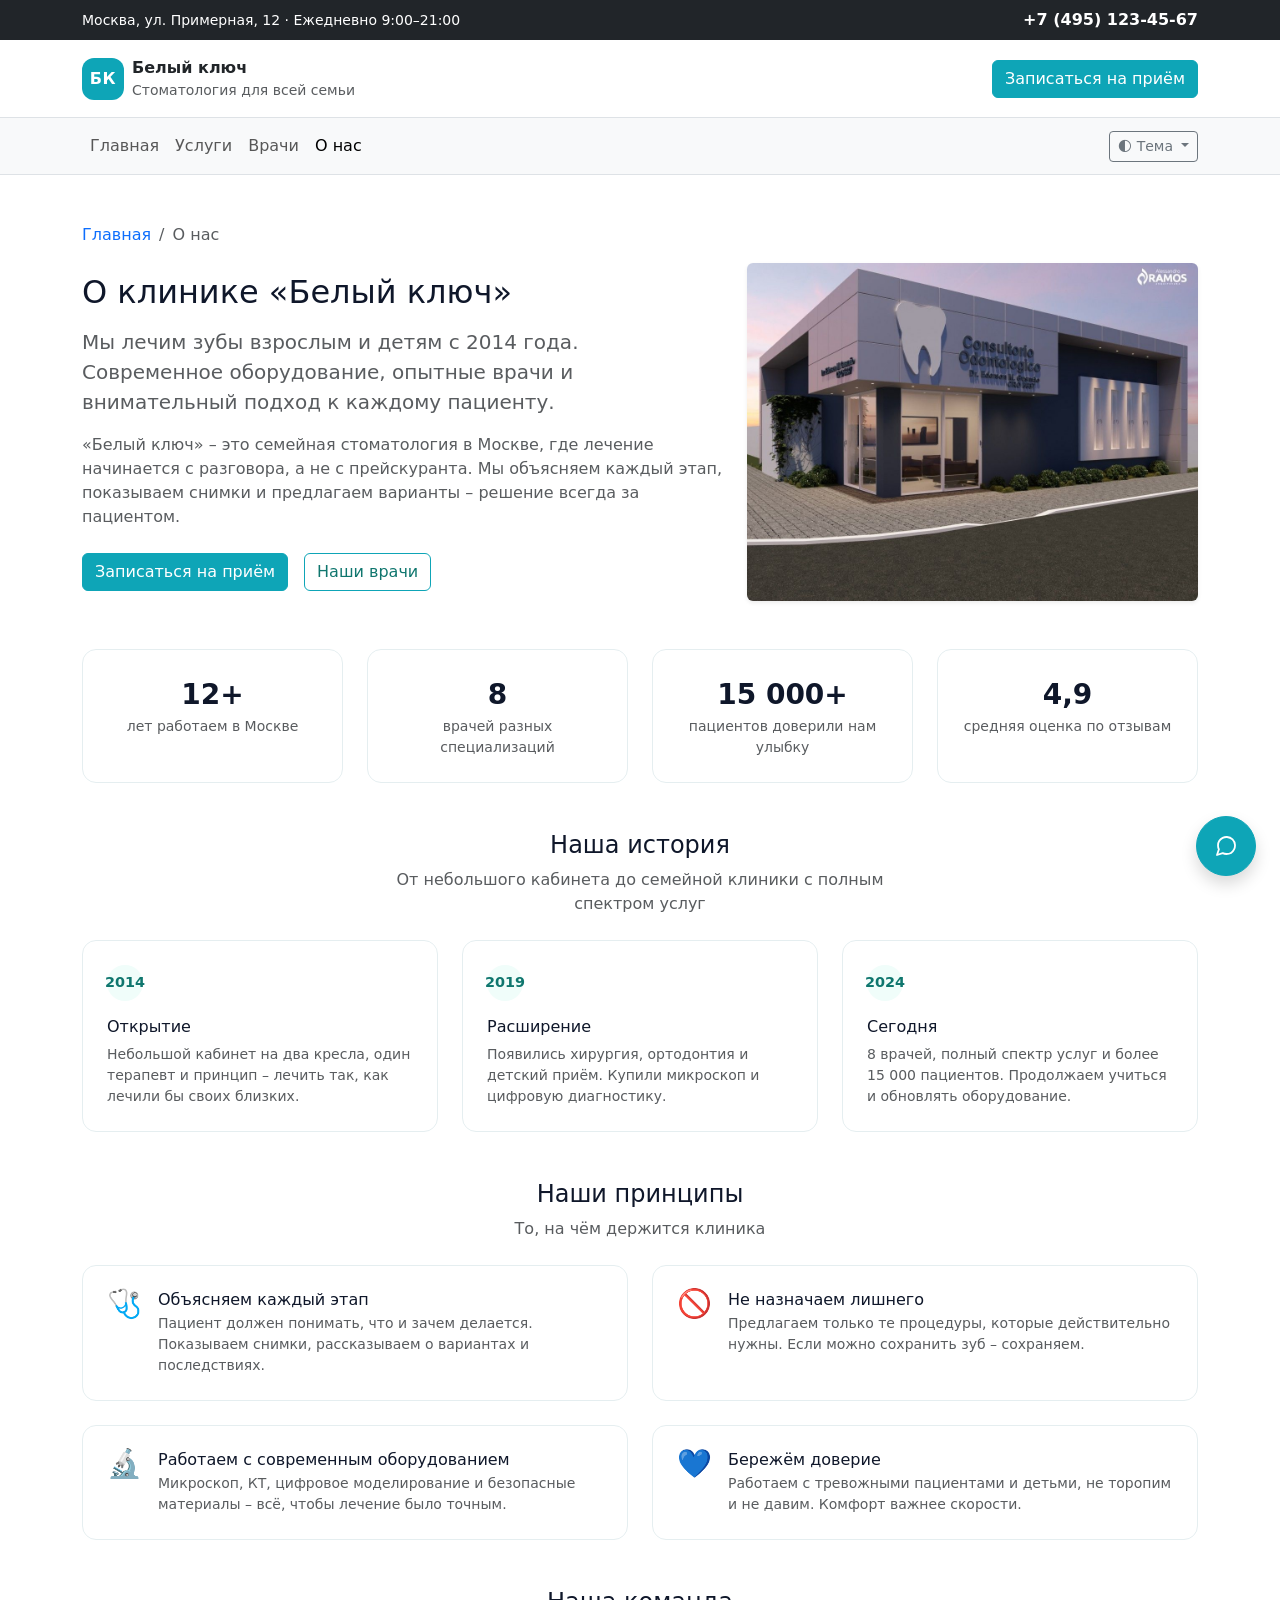
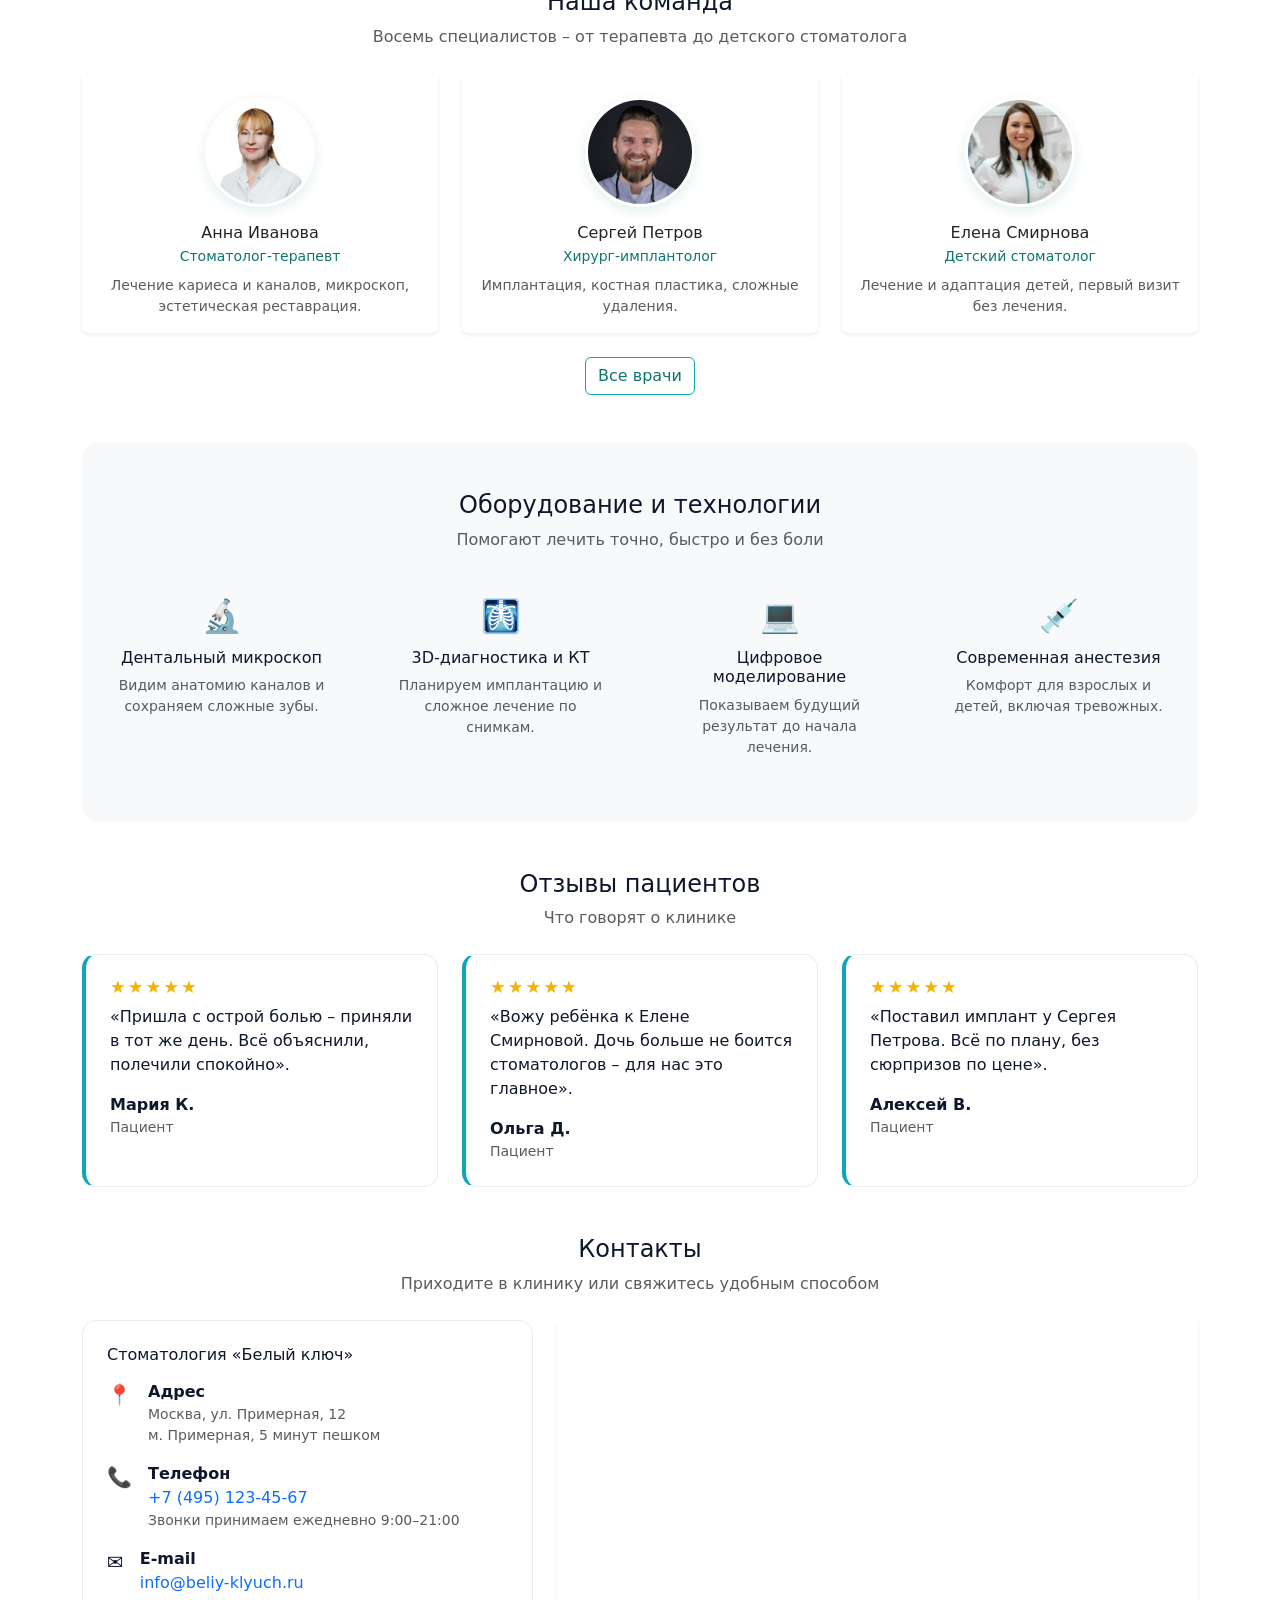
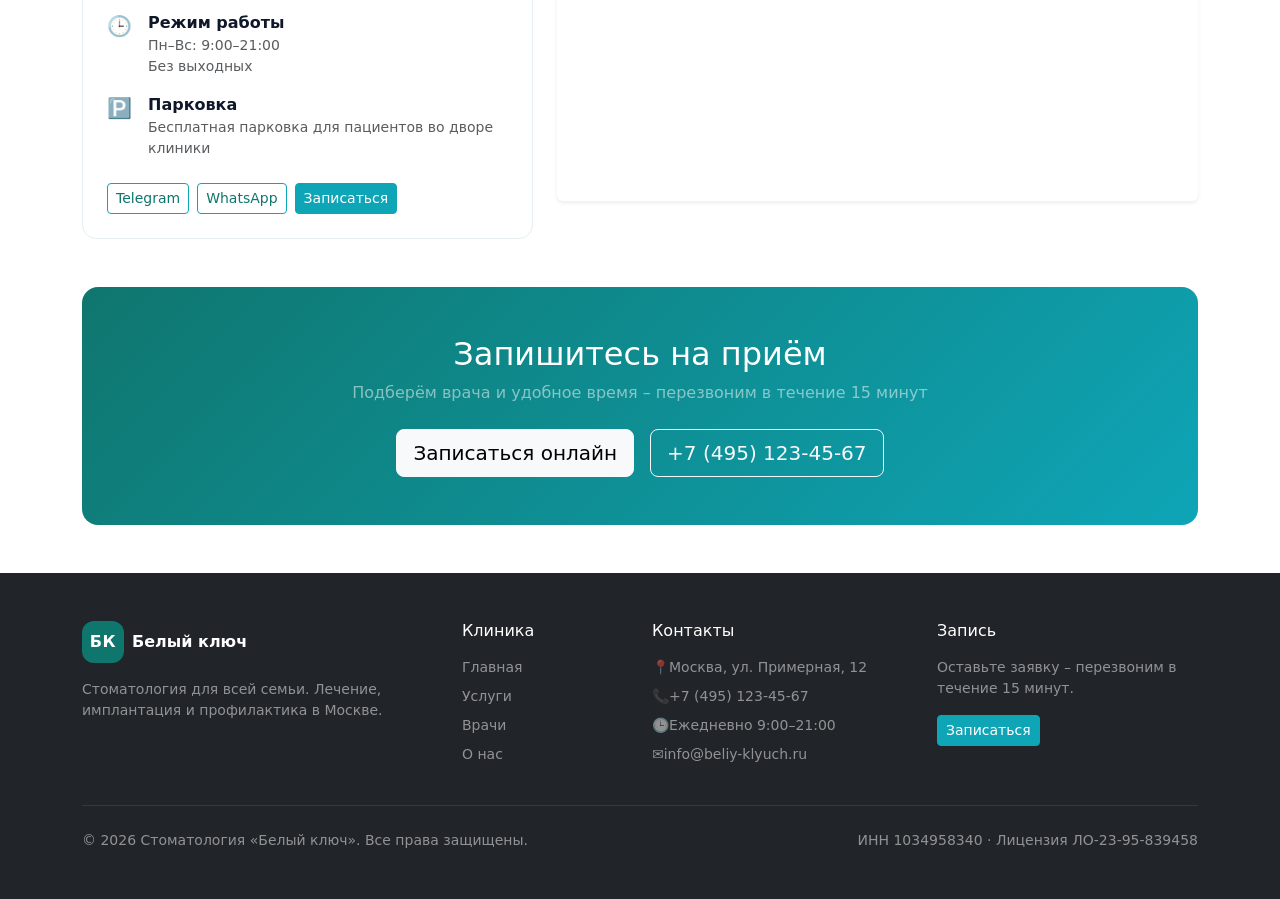
==== about.html @ 80e911e8 "Готово к кр3" ====
<!DOCTYPE html>
<html lang="ru">
<head>
  <meta charset="UTF-8">
  <meta name="viewport" content="width=device-width, initial-scale=1.0">
  <title>О клинике – Стоматология «Белый ключ»</title>
  <meta name="description" content="О стоматологии «Белый ключ»: история, принципы, команда, оборудование и подход к лечению.">
  <link href="https://cdn.jsdelivr.net/npm/bootstrap@5.3.3/dist/css/bootstrap.min.css" rel="stylesheet">
  <link rel="stylesheet" href="css/custom.css">
</head>
<body class="bg-body">

  <!-- ВЕРХНЯЯ ПАНЕЛЬ -->
  <div class="topbar bg-dark text-white py-2 d-none d-md-block">
    <div class="container">
      <div class="row align-items-center">
        <div class="col-md-6"><small>Москва, ул. Примерная, 12 · Ежедневно 9:00–21:00</small></div>
        <div class="col-md-6 text-md-end">
          <a href="tel:+74951234567" class="text-white text-decoration-none fw-semibold">+7 (495) 123-45-67</a>
        </div>
      </div>
    </div>
  </div>

  <!-- ШАПКА -->
  <header class="bg-body border-bottom py-3">
    <div class="container">
      <div class="row align-items-center">
        <div class="col-8 col-md-6">
          <a href="index.html" class="d-flex align-items-center text-decoration-none">
            <span class="brand-mark me-2">БК</span>
            <span>
              <span class="d-block fw-bold text-body">Белый ключ</span>
              <small class="text-muted d-none d-sm-block">Стоматология для всей семьи</small>
            </span>
          </a>
        </div>
        <div class="col-4 col-md-6 text-end">
          <button type="button" class="btn btn-clinic d-none d-md-inline-block"
                  data-bs-toggle="modal" data-bs-target="#feedbackModal">
            Записаться на приём
          </button>
          <button type="button" class="btn btn-clinic btn-sm d-md-none"
                  data-bs-toggle="modal" data-bs-target="#feedbackModal">
            Запись
          </button>
        </div>
      </div>
    </div>
  </header>

  <!-- НАВИГАЦИЯ -->
  <nav class="navbar navbar-expand-lg bg-body-tertiary border-bottom sticky-top">
    <div class="container">
      <button class="navbar-toggler" type="button" data-bs-toggle="collapse" data-bs-target="#mainNavbar"
              aria-controls="mainNavbar" aria-expanded="false" aria-label="Переключить навигацию">
        <span class="navbar-toggler-icon"></span>
      </button>
      <div class="collapse navbar-collapse" id="mainNavbar">
        <ul class="navbar-nav me-auto">
          <li class="nav-item"><a class="nav-link" href="index.html">Главная</a></li>
          <li class="nav-item"><a class="nav-link" href="catalog.html">Услуги</a></li>
          <li class="nav-item"><a class="nav-link" href="doctors.html">Врачи</a></li>
          <li class="nav-item"><a class="nav-link active" aria-current="page" href="about.html">О нас</a></li>
        </ul>
        <a href="tel:+74951234567" class="btn btn-outline-clinic btn-sm d-lg-none mt-2">Позвонить: +7 (495) 123-45-67</a>
      </div>
      <!-- Переключатель темы -->
        <div class="dropdown">
        <button class="btn btn-outline-secondary btn-sm dropdown-toggle" type="button"
                id="themeDropdown" data-bs-toggle="dropdown" aria-expanded="false">
            🌓 Тема
        </button>
        <ul class="dropdown-menu dropdown-menu-end" aria-labelledby="themeDropdown">
            <li><button class="dropdown-item" type="button" data-set-theme="light">☀️ Светлая</button></li>
            <li><button class="dropdown-item" type="button" data-set-theme="dark">🌙 Тёмная</button></li>
            <li><button class="dropdown-item" type="button" data-set-theme="auto">💻 Как в системе</button></li>
        </ul>
        </div>
    </div>
  </nav>

  <main class="container my-5">

    <!-- Хлебные крошки -->
    <nav aria-label="breadcrumb" class="mb-3">
      <ol class="breadcrumb mb-0">
        <li class="breadcrumb-item"><a href="index.html" class="text-decoration-none">Главная</a></li>
        <li class="breadcrumb-item active" aria-current="page">О нас</li>
      </ol>
    </nav>

    <!-- Hero -->
    <div class="row align-items-center g-4 mb-5">
      <div class="col-12 col-lg-7">
        <h1 class="h2 mb-3">О клинике «Белый ключ»</h1>
        <p class="lead text-muted mb-3">
          Мы лечим зубы взрослым и детям с 2014 года. Современное оборудование,
          опытные врачи и внимательный подход к каждому пациенту.
        </p>
        <p class="text-muted mb-4">
          «Белый ключ» – это семейная стоматология в Москве, где лечение начинается
          с разговора, а не с прейскуранта. Мы объясняем каждый этап, показываем
          снимки и предлагаем варианты – решение всегда за пациентом.
        </p>
        <div class="d-flex gap-3 flex-wrap">
          <button type="button" class="btn btn-clinic"
                  data-bs-toggle="modal" data-bs-target="#feedbackModal">
            Записаться на приём
          </button>
          <a href="doctors.html" class="btn btn-outline-clinic">Наши врачи</a>
        </div>
      </div>
      <div class="col-12 col-lg-5">
        <img src="images/hero-clinic.jpg" alt="Клиника «Белый ключ»"
             class="img-fluid rounded shadow-sm w-100 hero-img"
             onerror="this.style.display='none'; this.nextElementSibling.style.display='flex';">
        <div class="placeholder-box rounded shadow-sm align-items-center justify-content-center" style="display:none;">
          <span class="text-muted">Фото клиники</span>
        </div>
      </div>
    </div>

    <!-- Цифры -->
    <div class="row g-4 mb-5">
    <div class="col-6 col-md-3 reveal">
        <div class="feature-card p-4 h-100 text-center">
        <div class="fw-bold fs-3 count" data-count="12" data-suffix="+">0</div>
        <p class="text-muted small mb-0">лет работаем в Москве</p>
        </div>
    </div>
    <div class="col-6 col-md-3 reveal reveal-delay-1">
        <div class="feature-card p-4 h-100 text-center">
        <div class="fw-bold fs-3 count" data-count="8">0</div>
        <p class="text-muted small mb-0">врачей разных специализаций</p>
        </div>
    </div>
    <div class="col-6 col-md-3 reveal reveal-delay-2">
        <div class="feature-card p-4 h-100 text-center">
        <div class="fw-bold fs-3 count" data-count="15000" data-suffix="+">0</div>
        <p class="text-muted small mb-0">пациентов доверили нам улыбку</p>
        </div>
    </div>
    <div class="col-6 col-md-3 reveal reveal-delay-3">
        <div class="feature-card p-4 h-100 text-center">
        <div class="fw-bold fs-3 count" data-count="4.9" data-decimals="1">0,0</div>
        <p class="text-muted small mb-0">средняя оценка по отзывам</p>
        </div>
    </div>
    </div>

    <!-- История -->
    <section class="mb-5">
    <div class="text-center mb-4 reveal">
        <h2 class="h4 mb-2">Наша история</h2>
        <p class="text-muted mb-0 mx-auto" style="max-width: 560px;">
        От небольшого кабинета до семейной клиники с полным спектром услуг
        </p>
    </div>

    <div class="row g-4">
        <div class="col-12 col-md-4 reveal">
        <div class="feature-card p-4 h-100">
            <div class="feature-step mb-3">2014</div>
            <h3 class="h6">Открытие</h3>
            <p class="text-muted small mb-0">
            Небольшой кабинет на два кресла, один терапевт и принцип –
            лечить так, как лечили бы своих близких.
            </p>
        </div>
        </div>
        <div class="col-12 col-md-4 reveal reveal-delay-1">
        <div class="feature-card p-4 h-100">
            <div class="feature-step mb-3">2019</div>
            <h3 class="h6">Расширение</h3>
            <p class="text-muted small mb-0">
            Появились хирургия, ортодонтия и детский приём. Купили микроскоп
            и цифровую диагностику.
            </p>
        </div>
        </div>
        <div class="col-12 col-md-4 reveal reveal-delay-2">
        <div class="feature-card p-4 h-100">
            <div class="feature-step mb-3">2024</div>
            <h3 class="h6">Сегодня</h3>
            <p class="text-muted small mb-0">
            8 врачей, полный спектр услуг и более 15 000 пациентов.
            Продолжаем учиться и обновлять оборудование.
            </p>
        </div>
        </div>
    </div>
    </section>

    <!-- Принципы -->
    <section class="mb-5">
    <div class="text-center mb-4 reveal">
        <h2 class="h4 mb-2">Наши принципы</h2>
        <p class="text-muted mb-0 mx-auto" style="max-width: 560px;">
        То, на чём держится клиника
        </p>
    </div>

    <div class="row g-4">
        <div class="col-12 col-md-6 reveal">
        <div class="feature-card p-4 h-100 d-flex gap-3">
            <div class="feature-icon">🩺</div>
            <div>
            <h3 class="h6 mb-1">Объясняем каждый этап</h3>
            <p class="text-muted small mb-0">
                Пациент должен понимать, что и зачем делается. Показываем снимки,
                рассказываем о вариантах и последствиях.
            </p>
            </div>
        </div>
        </div>
        <div class="col-12 col-md-6 reveal reveal-delay-1">
        <div class="feature-card p-4 h-100 d-flex gap-3">
            <div class="feature-icon">🚫</div>
            <div>
            <h3 class="h6 mb-1">Не назначаем лишнего</h3>
            <p class="text-muted small mb-0">
                Предлагаем только те процедуры, которые действительно нужны.
                Если можно сохранить зуб – сохраняем.
            </p>
            </div>
        </div>
        </div>
        <div class="col-12 col-md-6 reveal">
        <div class="feature-card p-4 h-100 d-flex gap-3">
            <div class="feature-icon">🔬</div>
            <div>
            <h3 class="h6 mb-1">Работаем с современным оборудованием</h3>
            <p class="text-muted small mb-0">
                Микроскоп, КТ, цифровое моделирование и безопасные материалы –
                всё, чтобы лечение было точным.
            </p>
            </div>
        </div>
        </div>
        <div class="col-12 col-md-6 reveal reveal-delay-1">
        <div class="feature-card p-4 h-100 d-flex gap-3">
            <div class="feature-icon">💙</div>
            <div>
            <h3 class="h6 mb-1">Бережём доверие</h3>
            <p class="text-muted small mb-0">
                Работаем с тревожными пациентами и детьми, не торопим
                и не давим. Комфорт важнее скорости.
            </p>
            </div>
        </div>
        </div>
    </div>
    </section>

    <!-- Команда -->
    <section class="mb-5">
      <div class="text-center mb-4">
        <h2 class="h4 mb-2">Наша команда</h2>
        <p class="text-muted mb-0 mx-auto" style="max-width: 560px;">
          Восемь специалистов – от терапевта до детского стоматолога
        </p>
      </div>

      <div class="row g-4">
        <div class="col-12 col-md-4">
          <div class="card doctor-card h-100 border-0 shadow-sm text-center">
            <img src="images/doctor-1.jpg" alt="Анна Иванова – стоматолог-терапевт"
                 class="doctor-photo mt-4 mx-auto" onerror="this.style.display='none'">
            <div class="card-body">
              <h3 class="h6 mb-1">Анна Иванова</h3>
              <p class="text-clinic small mb-2">Стоматолог-терапевт</p>
              <p class="text-muted small mb-0">Лечение кариеса и каналов, микроскоп, эстетическая реставрация.</p>
            </div>
          </div>
        </div>
        <div class="col-12 col-md-4">
          <div class="card doctor-card h-100 border-0 shadow-sm text-center">
            <img src="images/doctor-2.jpg" alt="Сергей Петров – хирург-имплантолог"
                 class="doctor-photo mt-4 mx-auto" onerror="this.style.display='none'">
            <div class="card-body">
              <h3 class="h6 mb-1">Сергей Петров</h3>
              <p class="text-clinic small mb-2">Хирург-имплантолог</p>
              <p class="text-muted small mb-0">Имплантация, костная пластика, сложные удаления.</p>
            </div>
          </div>
        </div>
        <div class="col-12 col-md-4">
          <div class="card doctor-card h-100 border-0 shadow-sm text-center">
            <img src="images/doctor-3.jpg" alt="Елена Смирнова – детский стоматолог"
                 class="doctor-photo mt-4 mx-auto" onerror="this.style.display='none'">
            <div class="card-body">
              <h3 class="h6 mb-1">Елена Смирнова</h3>
              <p class="text-clinic small mb-2">Детский стоматолог</p>
              <p class="text-muted small mb-0">Лечение и адаптация детей, первый визит без лечения.</p>
            </div>
          </div>
        </div>
      </div>

      <div class="text-center mt-4">
        <a href="doctors.html" class="btn btn-outline-clinic">Все врачи</a>
      </div>
    </section>

    <!-- Оборудование -->
    <section class="bg-body-tertiary py-5 my-5 rounded-4">
      <div class="container">
        <div class="text-center mb-4">
          <h2 class="h4 mb-2">Оборудование и технологии</h2>
          <p class="text-muted mb-0 mx-auto" style="max-width: 560px;">
            Помогают лечить точно, быстро и без боли
          </p>
        </div>

        <div class="row g-4">
          <div class="col-12 col-md-6 col-lg-3">
            <div class="p-3 text-center">
              <div class="fs-2 mb-2">🔬</div>
              <h3 class="h6">Дентальный микроскоп</h3>
              <p class="text-muted small mb-0">Видим анатомию каналов и сохраняем сложные зубы.</p>
            </div>
          </div>
          <div class="col-12 col-md-6 col-lg-3">
            <div class="p-3 text-center">
              <div class="fs-2 mb-2">🩻</div>
              <h3 class="h6">3D-диагностика и КТ</h3>
              <p class="text-muted small mb-0">Планируем имплантацию и сложное лечение по снимкам.</p>
            </div>
          </div>
          <div class="col-12 col-md-6 col-lg-3">
            <div class="p-3 text-center">
              <div class="fs-2 mb-2">💻</div>
              <h3 class="h6">Цифровое моделирование</h3>
              <p class="text-muted small mb-0">Показываем будущий результат до начала лечения.</p>
            </div>
          </div>
          <div class="col-12 col-md-6 col-lg-3">
            <div class="p-3 text-center">
              <div class="fs-2 mb-2">💉</div>
              <h3 class="h6">Современная анестезия</h3>
              <p class="text-muted small mb-0">Комфорт для взрослых и детей, включая тревожных.</p>
            </div>
          </div>
        </div>
      </div>
    </section>

    <!-- Отзывы -->
    <section class="mb-5">
      <div class="text-center mb-4">
        <h2 class="h4 mb-2">Отзывы пациентов</h2>
        <p class="text-muted mb-0 mx-auto" style="max-width: 560px;">
          Что говорят о клинике
        </p>
      </div>

      <div class="row g-4">
        <div class="col-12 col-md-4">
          <div class="review-card p-4 h-100">
            <div class="review-stars mb-2" aria-label="Оценка 5 из 5">★★★★★</div>
            <p class="mb-3">«Пришла с острой болью – приняли в тот же день. Всё объяснили, полечили спокойно».</p>
            <div class="fw-semibold">Мария К.</div>
            <small class="text-muted">Пациент</small>
          </div>
        </div>
        <div class="col-12 col-md-4">
          <div class="review-card p-4 h-100">
            <div class="review-stars mb-2" aria-label="Оценка 5 из 5">★★★★★</div>
            <p class="mb-3">«Вожу ребёнка к Елене Смирновой. Дочь больше не боится стоматологов – для нас это главное».</p>
            <div class="fw-semibold">Ольга Д.</div>
            <small class="text-muted">Пациент</small>
          </div>
        </div>
        <div class="col-12 col-md-4">
          <div class="review-card p-4 h-100">
            <div class="review-stars mb-2" aria-label="Оценка 5 из 5">★★★★★</div>
            <p class="mb-3">«Поставил имплант у Сергея Петрова. Всё по плану, без сюрпризов по цене».</p>
            <div class="fw-semibold">Алексей В.</div>
            <small class="text-muted">Пациент</small>
          </div>
        </div>
      </div>
    </section>
    
    <!-- Контакты -->
    <section class="mb-5" id="contacts">
    <div class="text-center mb-4">
        <h2 class="h4 mb-2">Контакты</h2>
        <p class="text-muted mb-0 mx-auto" style="max-width: 560px;">
        Приходите в клинику или свяжитесь удобным способом
        </p>
    </div>

    <div class="row g-4">
        <!-- Левая колонка: детали -->
        <div class="col-12 col-lg-5">
        <div class="feature-card p-4 h-100">
            <h3 class="h6 mb-3">Стоматология «Белый ключ»</h3>

            <ul class="list-unstyled mb-4">
            <li class="d-flex gap-3 mb-3">
                <span class="fs-5">📍</span>
                <div>
                <div class="fw-semibold">Адрес</div>
                <div class="text-muted small">Москва, ул. Примерная, 12<br>м. Примерная, 5 минут пешком</div>
                </div>
            </li>
            <li class="d-flex gap-3 mb-3">
                <span class="fs-5">📞</span>
                <div>
                <div class="fw-semibold">Телефон</div>
                <a href="tel:+74951234567" class="text-decoration-none">+7 (495) 123-45-67</a>
                <div class="text-muted small">Звонки принимаем ежедневно 9:00–21:00</div>
                </div>
            </li>
            <li class="d-flex gap-3 mb-3">
                <span class="fs-5">✉️</span>
                <div>
                <div class="fw-semibold">E-mail</div>
                <a href="mailto:info@beliy-klyuch.ru" class="text-decoration-none">info@beliy-klyuch.ru</a>
                </div>
            </li>
            <li class="d-flex gap-3 mb-3">
                <span class="fs-5">🕒</span>
                <div>
                <div class="fw-semibold">Режим работы</div>
                <div class="text-muted small">Пн–Вс: 9:00–21:00<br>Без выходных</div>
                </div>
            </li>
            <li class="d-flex gap-3">
                <span class="fs-5">🅿️</span>
                <div>
                <div class="fw-semibold">Парковка</div>
                <div class="text-muted small">Бесплатная парковка для пациентов во дворе клиники</div>
                </div>
            </li>
            </ul>

            <div class="d-flex flex-wrap gap-2">
            <a href="https://t.me/beliy_klyuch" class="btn btn-outline-clinic btn-sm" target="_blank" rel="noopener">Telegram</a>
            <a href="https://wa.me/74951234567" class="btn btn-outline-clinic btn-sm" target="_blank" rel="noopener">WhatsApp</a>
            <button type="button" class="btn btn-clinic btn-sm"
                    data-bs-toggle="modal" data-bs-target="#feedbackModal">
                Записаться
            </button>
            </div>
        </div>
        </div>

        <!-- Правая колонка: карта -->
        <div class="col-12 col-lg-7">
        <div class="ratio ratio-4x3 rounded overflow-hidden shadow-sm">
            <iframe src="https://yandex.ru/map-widget/v1/?um=constructor%3A31bf236b1803d0ca9fa7ec6ab735c7579c7017f54c3128feb34c0199336434df&amp;source=constructor"
                    title="Стоматология «Белый ключ» на карте"
                    frameborder="0"
                    allowfullscreen
                    loading="lazy"></iframe>
        </div>
        </div>
    </div>
    </section>

    <!-- CTA -->
    <section class="cta-section py-5 rounded-4">
      <div class="container text-center">
        <h2 class="text-white mb-2">Запишитесь на приём</h2>
        <p class="text-white-50 mb-4">Подберём врача и удобное время – перезвоним в течение 15 минут</p>
        <div class="d-flex gap-3 justify-content-center flex-wrap">
          <button type="button" class="btn btn-light btn-lg"
                  data-bs-toggle="modal" data-bs-target="#feedbackModal">
            Записаться онлайн
          </button>
          <a href="tel:+74951234567" class="btn btn-outline-light btn-lg">+7 (495) 123-45-67</a>
        </div>
      </div>
    </section>

  </main>

  <!-- МОДАЛКА ЗАПИСИ -->
  <div class="modal fade" id="feedbackModal" tabindex="-1" aria-labelledby="feedbackModalLabel" aria-hidden="true">
    <div class="modal-dialog modal-dialog-centered modal-lg">
      <div class="modal-content">
        <div class="modal-header">
          <h2 class="modal-title h5" id="feedbackModalLabel">Запись на приём</h2>
          <button type="button" class="btn-close" data-bs-dismiss="modal" aria-label="Закрыть"></button>
        </div>
        <div class="modal-body">
          <p class="text-muted small mb-3">Оставьте контакты – перезвоним в течение 15 минут и подтвердим время.</p>
          <form id="orderForm">
            <div class="row g-3">
              <div class="col-12 col-md-6">
                <label for="order-name" class="form-label">Имя *</label>
                <input id="order-name" name="name" type="text" class="form-control" required>
              </div>
              <div class="col-12 col-md-6">
                <label for="order-phone" class="form-label">Телефон *</label>
                <div class="input-group">
                  <span class="input-group-text">+7</span>
                  <input id="order-phone" name="phone" type="tel" class="form-control" placeholder="900 000-00-00" required>
                </div>
              </div>
              <div class="col-12 col-md-6">
                <label for="order-email" class="form-label">E-mail</label>
                <input id="order-email" name="email" type="email" class="form-control">
              </div>
              <div class="col-12 col-md-6">
                <label for="order-service" class="form-label">Услуга</label>
                <select id="order-service" name="service" class="form-select">
                  <option value="" selected>Не выбрана</option>
                  <option value="hygiene">Профессиональная гигиена</option>
                  <option value="caries">Лечение кариеса</option>
                  <option value="implant">Имплантация</option>
                  <option value="whitening">Отбеливание зубов</option>
                  <option value="braces">Брекет-системы</option>
                  <option value="kids">Детская стоматология</option>
                  <option value="prosthetics">Протезирование</option>
                  <option value="microscope">Лечение под микроскопом</option>
                </select>
              </div>
              <div class="col-12 col-md-6">
                <label for="order-doctor" class="form-label">Врач</label>
                <select id="order-doctor" name="doctor" class="form-select">
                  <option value="" selected>Не выбран</option>
                  <option value="anna-ivanova">Анна Иванова – терапевт</option>
                  <option value="sergey-petrov">Сергей Петров – хирург-имплантолог</option>
                  <option value="elena-smirnova">Елена Смирнова – детский стоматолог</option>
                  <option value="dmitry-kozlov">Дмитрий Козлов – ортопед</option>
                  <option value="olga-novikova">Ольга Новикова – ортодонт</option>
                  <option value="igor-morozov">Игорь Морозов – пародонтолог</option>
                  <option value="natalia-volkova">Наталья Волкова – гигиенист</option>
                  <option value="pavel-sokolov">Павел Соколов – эндодонтист</option>
                </select>
              </div>
              <div class="col-12 col-md-6">
                <label for="order-date" class="form-label">Желаемая дата</label>
                <input id="order-date" name="date" type="date" class="form-control">
              </div>
              <div class="col-12">
                <label for="order-comment" class="form-label">Комментарий</label>
                <textarea id="order-comment" name="comment" class="form-control" rows="3"></textarea>
              </div>
              <div class="col-12">
                <div class="form-check">
                  <input id="order-agree" class="form-check-input" type="checkbox" required>
                  <label class="form-check-label" for="order-agree">Согласен на обработку данных *</label>
                </div>
              </div>
            </div>
          </form>
        </div>
        <div class="modal-footer">
          <button type="button" class="btn btn-outline-secondary" data-bs-dismiss="modal">Отмена</button>
          <button type="submit" form="orderForm" class="btn btn-clinic">Отправить</button>
        </div>
      </div>
    </div>
  </div>

  <!-- ПОДВАЛ -->
  <footer class="bg-dark text-white-50 py-5 mt-5">
    <div class="container">
      <div class="row g-4">
        <div class="col-12 col-md-4">
          <div class="d-flex align-items-center mb-3">
            <span class="brand-mark brand-mark-dark me-2">БК</span>
            <span class="fw-bold text-white">Белый ключ</span>
          </div>
          <p class="small mb-0">Стоматология для всей семьи. Лечение, имплантация и профилактика в Москве.</p>
        </div>
        <div class="col-6 col-md-2">
          <h4 class="h6 text-white mb-3">Клиника</h4>
          <ul class="list-unstyled small">
            <li class="mb-2"><a href="index.html" class="text-white-50 text-decoration-none">Главная</a></li>
            <li class="mb-2"><a href="catalog.html" class="text-white-50 text-decoration-none">Услуги</a></li>
            <li class="mb-2"><a href="doctors.html" class="text-white-50 text-decoration-none">Врачи</a></li>
            <li class="mb-2"><a href="about.html" class="text-white-50 text-decoration-none">О нас</a></li>
          </ul>
        </div>
        <div class="col-6 col-md-3">
          <h4 class="h6 text-white mb-3">Контакты</h4>
          <ul class="list-unstyled small">
            <li class="mb-2">📍Москва, ул. Примерная, 12</li>
            <li class="mb-2"><a href="tel:+74951234567" class="text-white-50 text-decoration-none">📞+7 (495) 123-45-67</a></li>
            <li class="mb-2">🕒Ежедневно 9:00–21:00</li>
            <li class="mb-2">✉️info@beliy-klyuch.ru</li>
          </ul>
        </div>
        <div class="col-12 col-md-3">
          <h4 class="h6 text-white mb-3">Запись</h4>
          <p class="small">Оставьте заявку – перезвоним в течение 15 минут.</p>
          <button type="button" class="btn btn-clinic btn-sm"
                  data-bs-toggle="modal" data-bs-target="#feedbackModal">
            Записаться
          </button>
        </div>
      </div>
      <hr class="border-secondary my-4">
      <div class="d-flex flex-column flex-md-row justify-content-between small">
        <span>© 2026 Стоматология «Белый ключ». Все права защищены.</span>
        <span>ИНН 1034958340 · Лицензия ЛО-23-95-839458</span>
      </div>
    </div>
  </footer>

  <script src="https://cdn.jsdelivr.net/npm/bootstrap@5.3.3/dist/js/bootstrap.bundle.min.js"></script>

  <script>
    (function () {
      const modal = document.getElementById('feedbackModal');
      if (!modal) return;

      modal.addEventListener('show.bs.modal', function (event) {
        const button = event.relatedTarget;
        if (!button) return;

        const service = button.getAttribute('data-service');
        const doctor = button.getAttribute('data-doctor');

        if (service) {
          const select = modal.querySelector('#order-service');
          const opt = select?.querySelector(`option[value="${service}"]`);
          if (opt) opt.selected = true;
        }
        if (doctor) {
          const select = modal.querySelector('#order-doctor');
          const opt = select?.querySelector(`option[value="${doctor}"]`);
          if (opt) opt.selected = true;
        }
      });

      const form = document.getElementById('orderForm');
      if (form) {
        form.addEventListener('submit', function (e) {
          e.preventDefault();
          const instance = bootstrap.Modal.getInstance(modal);
          if (instance) instance.hide();
          form.reset();

          const toast = document.createElement('div');
          toast.className = 'toast align-items-center text-bg-success border-0 position-fixed bottom-0 start-50 translate-middle-x mb-4';
          toast.setAttribute('role', 'alert');
          toast.innerHTML = '<div class="d-flex"><div class="toast-body">Спасибо! Заявка отправлена – перезвоним в течение 15 минут.</div><button type="button" class="btn-close btn-close-white me-2 m-auto" data-bs-dismiss="toast"></button></div>';
          document.body.appendChild(toast);
          const bsToast = new bootstrap.Toast(toast, { delay: 4000 });
          bsToast.show();
          toast.addEventListener('hidden.bs.toast', () => toast.remove());
        });
      }
    })();
  </script>
  <!-- ===== ЧАТ: КНОПКА ===== -->
    <button class="btn btn-clinic rounded-circle position-fixed bottom-0 end-0 m-4 shadow chat-toggle"
            type="button"
            data-bs-toggle="offcanvas"
            data-bs-target="#chatPanel"
            aria-controls="chatPanel"
            aria-label="Открыть чат с консультантом">
    <svg width="24" height="24" viewBox="0 0 24 24" fill="none" aria-hidden="true">
        <path d="M21 11.5a8.38 8.38 0 0 1-.9 3.8 8.5 8.5 0 0 1-7.6 4.7 8.38 8.38 0 0 1-3.8-.9L3 21l1.9-5.7a8.38 8.38 0 0 1-.9-3.8 8.5 8.5 0 0 1 4.7-7.6 8.38 8.38 0 0 1 3.8-.9h.5a8.48 8.48 0 0 1 8 8v.5z"
            stroke="currentColor" stroke-width="1.8" stroke-linecap="round" stroke-linejoin="round"/>
    </svg>
    </button>

    <!-- ===== ЧАТ: ПАНЕЛЬ ===== -->
    <div class="offcanvas offcanvas-end chat-panel"
        tabindex="-1"
        id="chatPanel"
        aria-labelledby="chatPanelLabel">
    <div class="offcanvas-header border-bottom">
        <div class="d-flex align-items-center gap-2">
        <span class="chat-avatar">К</span>
        <div>
            <h5 class="offcanvas-title mb-0" id="chatPanelLabel">Консультант</h5>
            <small class="text-muted">Онлайн · отвечает за ~1 минуту</small>
        </div>
        </div>
        <button type="button" class="btn-close" data-bs-dismiss="offcanvas" aria-label="Закрыть"></button>
    </div>

    <div class="offcanvas-body d-flex flex-column p-0">
        <div class="flex-grow-1 p-3 chat-messages" id="chatMessages">
        <div class="chat-msg chat-msg-bot mb-3">
            <div class="chat-bubble">Здравствуйте! Чем могу помочь?</div>
        </div>
        <div class="chat-msg chat-msg-bot mb-3">
            <div class="chat-bubble">Могу подсказать по услугам, ценам и записи на приём.</div>
        </div>
        </div>

        <div class="border-top p-3">
        <form id="chatForm" class="input-group">
            <input type="text"
                class="form-control"
                id="chatInput"
                placeholder="Напишите сообщение..."
                autocomplete="off"
                required>
            <button class="btn btn-clinic" type="submit" aria-label="Отправить">
            <svg width="18" height="18" viewBox="0 0 24 24" fill="none" aria-hidden="true">
                <path d="M22 2L11 13M22 2l-7 20-4-9-9-4 20-7z"
                    stroke="currentColor" stroke-width="1.8"
                    stroke-linecap="round" stroke-linejoin="round"/>
            </svg>
            </button>
        </form>
        </div>
    </div>
    </div>

    <!-- ===== МОДАЛКА ЗАПИСИ ===== -->
    <div class="modal fade" id="feedbackModal" tabindex="-1" aria-labelledby="feedbackModalLabel" aria-hidden="true">
    <div class="modal-dialog modal-dialog-centered modal-lg">
        <div class="modal-content">
        <div class="modal-header">
            <h2 class="modal-title h5" id="feedbackModalLabel">Запись на приём</h2>
            <button type="button" class="btn-close" data-bs-dismiss="modal" aria-label="Закрыть"></button>
        </div>
        <div class="modal-body">
            <p class="text-muted small mb-3">Оставьте контакты – перезвоним в течение 15 минут и подтвердим время.</p>
            <form id="orderForm">
            <div class="row g-3">
                <div class="col-12 col-md-6">
                <label for="order-name" class="form-label">Имя *</label>
                <input id="order-name" name="name" type="text" class="form-control" required>
                </div>
                <div class="col-12 col-md-6">
                <label for="order-phone" class="form-label">Телефон *</label>
                <div class="input-group">
                    <span class="input-group-text">+7</span>
                    <input id="order-phone" name="phone" type="tel" class="form-control" placeholder="900 000-00-00" required>
                </div>
                </div>
                <div class="col-12 col-md-6">
                <label for="order-email" class="form-label">E-mail</label>
                <input id="order-email" name="email" type="email" class="form-control">
                </div>
                <div class="col-12 col-md-6">
                <label for="order-service" class="form-label">Услуга</label>
                <select id="order-service" name="service" class="form-select">
                    <option value="" selected>Не выбрана</option>
                    <option value="hygiene">Профессиональная гигиена</option>
                    <option value="caries">Лечение кариеса</option>
                    <option value="implant">Имплантация</option>
                    <option value="whitening">Отбеливание зубов</option>
                    <option value="braces">Брекет-системы</option>
                    <option value="kids">Детская стоматология</option>
                    <option value="prosthetics">Протезирование</option>
                    <option value="microscope">Лечение под микроскопом</option>
                </select>
                </div>
                <div class="col-12 col-md-6">
                <label for="order-doctor" class="form-label">Врач</label>
                <select id="order-doctor" name="doctor" class="form-select">
                    <option value="" selected>Не выбран</option>
                    <option value="anna-ivanova">Анна Иванова – терапевт</option>
                    <option value="sergey-petrov">Сергей Петров – хирург-имплантолог</option>
                    <option value="elena-smirnova">Елена Смирнова – детский стоматолог</option>
                    <option value="dmitry-kozlov">Дмитрий Козлов – ортопед</option>
                    <option value="olga-novikova">Ольга Новикова – ортодонт</option>
                    <option value="igor-morozov">Игорь Морозов – пародонтолог</option>
                    <option value="natalia-volkova">Наталья Волкова – гигиенист</option>
                    <option value="pavel-sokolov">Павел Соколов – эндодонтист</option>
                </select>
                </div>
                <div class="col-12 col-md-6">
                <label for="order-date" class="form-label">Желаемая дата</label>
                <input id="order-date" name="date" type="date" class="form-control">
                </div>
                <div class="col-12">
                <label for="order-comment" class="form-label">Комментарий</label>
                <textarea id="order-comment" name="comment" class="form-control" rows="3"></textarea>
                </div>
                <div class="col-12">
                <div class="form-check">
                    <input id="order-agree" class="form-check-input" type="checkbox" required>
                    <label class="form-check-label" for="order-agree">Согласен на обработку данных *</label>
                </div>
                </div>
            </div>
            </form>
        </div>
        <div class="modal-footer">
            <button type="button" class="btn btn-outline-secondary" data-bs-dismiss="modal">Отмена</button>
            <button type="submit" form="orderForm" class="btn btn-clinic">Отправить</button>
        </div>
        </div>
    </div>
    </div>

    <!-- ===== СКРИПТЫ ===== -->
    <script>
    /* 1. ТЁМНАЯ ТЕМА */
    (function () {
        const html = document.documentElement;
        const STORAGE_KEY = 'beliy-klyuch-theme';

        function applyTheme(theme) {
        if (theme === 'auto') {
            const systemDark = window.matchMedia('(prefers-color-scheme: dark)').matches;
            html.setAttribute('data-bs-theme', systemDark ? 'dark' : 'light');
        } else {
            html.setAttribute('data-bs-theme', theme);
        }
        }

        const savedTheme = localStorage.getItem(STORAGE_KEY) || 'auto';
        applyTheme(savedTheme);

        document.querySelectorAll('[data-set-theme]').forEach(btn => {
        btn.addEventListener('click', () => {
            const theme = btn.dataset.setTheme;
            localStorage.setItem(STORAGE_KEY, theme);
            applyTheme(theme);
        });
        });

        window.matchMedia('(prefers-color-scheme: dark)').addEventListener('change', () => {
        if ((localStorage.getItem(STORAGE_KEY) || 'auto') === 'auto') {
            applyTheme('auto');
        }
        });
    })();

    /* 2. ЧАТ */
    (function () {
        const form = document.getElementById('chatForm');
        const input = document.getElementById('chatInput');
        const messages = document.getElementById('chatMessages');
        if (!form || !input || !messages) return;

        const replies = [
        'Спасибо! Уточню у администратора и вернусь с ответом.',
        'Могу записать вас на приём. Удобно сегодня или завтра?',
        'По ценам сориентирую: консультация – бесплатно, точная стоимость – после осмотра.',
        'Если острая боль – позвоните нам: +7 (495) 123-45-67, примем в день обращения.'
        ];

        let i = 0;

        function addMessage(text, who) {
        const wrap = document.createElement('div');
        wrap.className = 'chat-msg mb-3 ' + (who === 'user' ? 'chat-msg-user' : 'chat-msg-bot');
        const bubble = document.createElement('div');
        bubble.className = 'chat-bubble';
        bubble.textContent = text;
        wrap.appendChild(bubble);
        messages.appendChild(wrap);
        messages.scrollTop = messages.scrollHeight;
        }

        form.addEventListener('submit', function (e) {
        e.preventDefault();
        const text = input.value.trim();
        if (!text) return;
        addMessage(text, 'user');
        input.value = '';
        setTimeout(function () {
            addMessage(replies[i % replies.length], 'bot');
            i++;
        }, 800);
        });
    })();

    /* 3. МОДАЛКА ЗАПИСИ: ПОДСТАНОВКА УСЛУГИ/ВРАЧА + ОТПРАВКА */
    (function () {
        const modal = document.getElementById('feedbackModal');
        if (!modal) return;

        modal.addEventListener('show.bs.modal', function (event) {
        const button = event.relatedTarget;
        if (!button) return;

        const service = button.getAttribute('data-service');
        const doctor = button.getAttribute('data-doctor');

        if (service) {
            const select = modal.querySelector('#order-service');
            const opt = select?.querySelector(`option[value="${service}"]`);
            if (opt) opt.selected = true;
        }
        if (doctor) {
            const select = modal.querySelector('#order-doctor');
            const opt = select?.querySelector(`option[value="${doctor}"]`);
            if (opt) opt.selected = true;
        }
        });

        const form = document.getElementById('orderForm');
        if (form) {
        form.addEventListener('submit', function (e) {
            e.preventDefault();
            const instance = bootstrap.Modal.getInstance(modal);
            if (instance) instance.hide();
            form.reset();

            const toast = document.createElement('div');
            toast.className = 'toast align-items-center text-bg-success border-0 position-fixed bottom-0 start-50 translate-middle-x mb-4';
            toast.setAttribute('role', 'alert');
            toast.innerHTML = '<div class="d-flex"><div class="toast-body">Спасибо! Заявка отправлена – перезвоним в течение 15 минут.</div><button type="button" class="btn-close btn-close-white me-2 m-auto" data-bs-dismiss="toast"></button></div>';
            document.body.appendChild(toast);
            const bsToast = new bootstrap.Toast(toast, { delay: 4000 });
            bsToast.show();
            toast.addEventListener('hidden.bs.toast', () => toast.remove());
        });
        }
    })();
    </script>
    <script>
    (function () {
        const items = document.querySelectorAll('.reveal');
        if (!items.length) return;

        // Если браузер не поддерживает IntersectionObserver — показываем всё сразу
        if (!('IntersectionObserver' in window)) {
        items.forEach(el => el.classList.add('is-visible'));
        return;
        }

        const observer = new IntersectionObserver(function (entries) {
        entries.forEach(function (entry) {
            if (entry.isIntersecting) {
            entry.target.classList.add('is-visible');
            observer.unobserve(entry.target); // анимируем один раз
            }
        });
        }, {
        threshold: 0.15,
        rootMargin: '0px 0px -40px 0px'
        });

        items.forEach(el => observer.observe(el));
    })();
    </script>
    <script>
  (function () {
    const counters = document.querySelectorAll('.count');
    if (!counters.length) return;

    // Форматирование: 15000 → "15 000", 4.9 → "4,9"
    function format(value, decimals, suffix) {
      const fixed = decimals > 0
        ? value.toFixed(decimals).replace('.', ',')
        : Math.round(value).toString();
      const withSpaces = fixed.replace(/\B(?=(\d{3})+(?!\d))/g, ' ');
      return withSpaces + (suffix || '');
    }

    function animate(el) {
      const target = parseFloat(el.dataset.count);
      const decimals = parseInt(el.dataset.decimals || '0', 10);
      const suffix = el.dataset.suffix || '';
      const duration = 1400; // мс
      const start = performance.now();

      function frame(now) {
        const progress = Math.min((now - start) / duration, 1);
        // easeOutCubic — плавное замедление к концу
        const eased = 1 - Math.pow(1 - progress, 3);
        const current = target * eased;
        el.textContent = format(current, decimals, suffix);

        if (progress < 1) {
          requestAnimationFrame(frame);
        } else {
          el.textContent = format(target, decimals, suffix);
        }
      }

      requestAnimationFrame(frame);
    }

    // Если браузер не поддерживает IO — просто ставим конечные значения
    if (!('IntersectionObserver' in window)) {
      counters.forEach(el => {
        const target = parseFloat(el.dataset.count);
        const decimals = parseInt(el.dataset.decimals || '0', 10);
        el.textContent = format(target, decimals, el.dataset.suffix || '');
      });
      return;
    }

    const observer = new IntersectionObserver(function (entries) {
      entries.forEach(function (entry) {
        if (entry.isIntersecting) {
          animate(entry.target);
          observer.unobserve(entry.target);
        }
      });
    }, { threshold: 0.4 });

    counters.forEach(el => observer.observe(el));
  })();
</script>
</body>
</html>
---- css/custom.css ----
/* =========================================================
   Белый ключ — custom.css
   Палитра, компоненты, карточки, врачи, карусель, галерея
   ========================================================= */

:root {
  --clinic: #0ea5b7;
  --clinic-dark: #0f766e;
  --clinic-light: #f0fdfa;
  --ink: #0f172a;
}

body {
  min-height: 100vh;
  color: var(--ink);
}

/* ---------- Палитра клиники ---------- */
.bg-clinic { background-color: var(--clinic) !important; }
.text-clinic { color: var(--clinic-dark) !important; }

.btn-clinic {
  background-color: var(--clinic);
  border-color: var(--clinic);
  color: #fff;
}
.btn-clinic:hover,
.btn-clinic:focus {
  background-color: var(--clinic-dark);
  border-color: var(--clinic-dark);
  color: #fff;
}

.btn-outline-clinic {
  color: var(--clinic-dark);
  border-color: var(--clinic);
}
.btn-outline-clinic:hover {
  background-color: var(--clinic);
  border-color: var(--clinic);
  color: #fff;
}

/* ---------- Логотип-марка ---------- */
.brand-mark {
  display: inline-flex;
  align-items: center;
  justify-content: center;
  width: 42px;
  height: 42px;
  border-radius: 12px;
  background: var(--clinic);
  color: #fff;
  font-weight: 700;
  letter-spacing: .5px;
}
.brand-mark-dark { background: var(--clinic-dark); }

/* ---------- Hero ---------- */
.hero-section {
  background: linear-gradient(180deg, var(--clinic-light) 0%, #ffffff 100%);
}

.hero-img {
  max-height: 420px;
  object-fit: cover;
}

.placeholder-box {
  min-height: 320px;
  background: #e9f7f9;
  border: 1px dashed #b6e3e9 !important;
}

/* ---------- Срочная помощь ---------- */
.urgent-bar {
  background: #fff7e6;
  border: 1px solid #ffe0a3;
}

/* ---------- Карточки преимуществ ---------- */
.feature-card {
  background: #fff;
  border: 1px solid #e5eef0;
  border-radius: 14px;
  transition: transform .15s ease, box-shadow .15s ease;
}
.feature-card:hover {
  transform: translateY(-3px);
  box-shadow: 0 .5rem 1.5rem rgba(15, 118, 110, .12);
}
.feature-icon {
  font-size: 1.75rem;
  line-height: 1;
}

/* ---------- Карточки услуг ---------- */
.service-card {
  border: 1px solid #e5eef0;
  border-radius: 14px;
  overflow: hidden;
}

.card-img-top {
  height: 180px;
  object-fit: cover;
}

.card-img-placeholder {
  height: 180px;
  display: none;
  align-items: center;
  justify-content: center;
  background: #e9f7f9;
  color: #6c8a8f;
  font-size: .9rem;
}

/* ---------- Врачи: фото строго 110×110 ---------- */
.doctor-card {
  overflow: hidden;
}

.doctor-photo {
  width: 110px !important;
  height: 110px !important;
  max-width: 110px !important;
  border-radius: 50%;
  object-fit: cover;
  object-position: center 30%;
  display: block;
  margin-left: auto;
  margin-right: auto;
  background: var(--clinic-light);
  border: 3px solid #fff;
  box-shadow: 0 4px 12px rgba(15, 118, 110, .12);
}

/* Вариант с обёрткой (если используется) */
.doctor-photo-wrap {
  width: 110px;
  height: 110px;
  margin: 0 auto;
  border-radius: 50%;
  overflow: hidden;
  border: 3px solid #fff;
  box-shadow: 0 4px 12px rgba(15, 118, 110, .12);
  background: var(--clinic-light);
  display: flex;
  align-items: center;
  justify-content: center;
}
.doctor-photo-wrap img {
  width: 100%;
  height: 100%;
  object-fit: cover;
  object-position: center 30%;
  display: block;
}
.doctor-initials {
  display: none;
  font-weight: 700;
  color: var(--clinic-dark);
  font-size: 1.25rem;
}
.doctor-photo-wrap.is-empty .doctor-initials {
  display: block;
}

/* ---------- Отзывы + карусель ---------- */
.review-card {
  background: #fff;
  border: 1px solid #e5eef0;
  border-radius: 14px;
  border-left: 4px solid var(--clinic);
  display: flex;
  flex-direction: column;
}

/* Фиксируем высоту слайдов, чтобы страница не прыгала */
#reviewsCarousel .carousel-item {
  min-height: 260px;
}

@media (max-width: 767.98px) {
  #reviewsCarousel .carousel-item {
    min-height: 620px;
  }
}

/* Стрелки карусели отзывов */
.review-control {
  width: 40px;
  opacity: 1;
}
.review-control .carousel-control-prev-icon,
.review-control .carousel-control-next-icon {
  filter: invert(1) grayscale(1);
  background-color: var(--clinic);
  border-radius: 50%;
  padding: 18px;
}

/* ---------- Галерея клиники ---------- */
.gallery-item {
  position: relative;
  overflow: hidden;
  border-radius: 14px;
  background: #e9f7f9;
  min-height: 200px;
}

.gallery-img {
  width: 100%;
  height: 200px;
  object-fit: cover;
  display: block;
}

.gallery-label {
  position: absolute;
  left: 0;
  right: 0;
  bottom: 0;
  padding: .5rem .75rem;
  background: linear-gradient(transparent, rgba(0, 0, 0, .6));
  color: #fff;
  font-size: .9rem;
}

.gallery-empty {
  display: flex;
  align-items: center;
  justify-content: center;
  border: 1px dashed #b6e3e9;
}
.gallery-empty .gallery-label {
  position: static;
  background: none;
  color: #6c8a8f;
}

/* ---------- CTA ---------- */
.cta-section {
  background: linear-gradient(135deg, var(--clinic-dark) 0%, var(--clinic) 100%);
}

/* ---------- Страница услуги ---------- */
.placeholder-image {
  min-height: 320px;
}

.product-img {
  max-height: 420px;
  object-fit: cover;
}

/* Аккуратные таблицы */
.table th {
  width: 30%;
  font-weight: 600;
}

/* ---------- Мобильные мелочи ---------- */
@media (max-width: 575.98px) {
  .display-5 { font-size: 2rem; }
  .placeholder-box { min-height: 220px; }
}

.review-btn-side {
  position: absolute;
  top: 50%;
  transform: translateY(-50%);
  z-index: 5;
  box-shadow: 0 4px 12px rgba(15, 118, 110, .15);
}
.review-btn-prev { left: -16px; }
.review-btn-next { right: -16px; }

@media (max-width: 767.98px) {
  .review-btn-side { display: none; } /* на мобильном прячем, листание свайпом/точками */
}

.review-btn {
  width: 46px;
  height: 46px;
  border-radius: 50%;
  border: none;
  background: #fff;
  color: var(--clinic-dark);
  display: inline-flex;
  align-items: center;
  justify-content: center;
  padding: 0;
  box-shadow: 0 6px 18px rgba(15, 118, 110, .15);
  transition: background .18s ease, color .18s ease, transform .12s ease, box-shadow .18s ease;
}

.review-btn:hover,
.review-btn:focus-visible {
  background: var(--clinic);
  color: #fff;
  box-shadow: 0 8px 22px rgba(15, 118, 110, .28);
  outline: none;
}

.review-btn:active {
  transform: scale(.94);
}

/* === Тёмная тема: принудительные исправления === */
[data-bs-theme="dark"] header,
[data-bs-theme="dark"] nav.navbar {
  background-color: var(--bs-body-bg) !important;
  border-color: var(--bs-border-color) !important;
}

[data-bs-theme="dark"] .doctor-card,
[data-bs-theme="dark"] .feature-card,
[data-bs-theme="dark"] .review-card,
[data-bs-theme="dark"] .service-card {
  background-color: var(--bs-body-bg) !important;
  border-color: var(--bs-border-color) !important;
}

[data-bs-theme="dark"] .bg-light,
[data-bs-theme="dark"] .bg-white {
  background-color: var(--bs-body-bg) !important;
}

[data-bs-theme="dark"] .text-dark,
[data-bs-theme="dark"] .text-black {
  color: var(--bs-body-color) !important;
}

/* Hero и любые блоки с картинкой здания */
[data-bs-theme="dark"] .hero-section {
  background: linear-gradient(180deg, #16282b 0%, var(--bs-body-bg) 100%) !important;
}

[data-bs-theme="dark"] .hero-img {
  filter: brightness(.85);
}

[data-bs-theme="dark"] .placeholder-box,
[data-bs-theme="dark"] .placeholder-image,
[data-bs-theme="dark"] .gallery-item,
[data-bs-theme="dark"] .card-img-placeholder {
  background-color: var(--bs-secondary-bg) !important;
  border-color: var(--bs-border-color) !important;
  color: var(--bs-secondary-color) !important;
}

[data-bs-theme="dark"] .text-dark,
[data-bs-theme="dark"] .text-black,
[data-bs-theme="dark"] .text-black-50 {
  color: var(--bs-body-color) !important;
}

[data-bs-theme="dark"] body,
[data-bs-theme="dark"] h1,
[data-bs-theme="dark"] h2,
[data-bs-theme="dark"] h3,
[data-bs-theme="dark"] h4,
[data-bs-theme="dark"] h5,
[data-bs-theme="dark"] h6,
[data-bs-theme="dark"] p,
[data-bs-theme="dark"] li,
[data-bs-theme="dark"] span,
[data-bs-theme="dark"] small,
[data-bs-theme="dark"] a:not(.btn) {
  color: var(--bs-body-color);
}

/* === Тёмная тема: финальная страховка === */
[data-bs-theme="dark"] .bg-white,
[data-bs-theme="dark"] .bg-light,
[data-bs-theme="dark"] .bg-body-tertiary {
  background-color: var(--bs-body-bg) !important;
}

[data-bs-theme="dark"] .card,
[data-bs-theme="dark"] .doctor-card,
[data-bs-theme="dark"] .feature-card,
[data-bs-theme="dark"] .review-card,
[data-bs-theme="dark"] .service-card,
[data-bs-theme="dark"] .modal-content,
[data-bs-theme="dark"] .offcanvas {
  background-color: var(--bs-body-bg) !important;
  color: var(--bs-body-color) !important;
  border-color: var(--bs-border-color) !important;
}

[data-bs-theme="dark"] .text-dark,
[data-bs-theme="dark"] .text-black,
[data-bs-theme="dark"] .text-muted {
  color: var(--bs-secondary-color) !important;
}

[data-bs-theme="dark"] .hero-section {
  background: linear-gradient(180deg, #16282b 0%, var(--bs-body-bg) 100%) !important;
}

[data-bs-theme="dark"] .placeholder-box,
[data-bs-theme="dark"] .placeholder-image,
[data-bs-theme="dark"] .gallery-item,
[data-bs-theme="dark"] .card-img-placeholder {
  background-color: var(--bs-secondary-bg) !important;
  border-color: var(--bs-border-color) !important;
  color: var(--bs-secondary-color) !important;
}

[data-bs-theme="dark"] .urgent-bar {
  background-color: #2a2318 !important;
  border-color: #4a3f2a !important;
  color: var(--bs-body-color) !important;
}

[data-bs-theme="dark"] .urgent-bar .text-muted {
  color: var(--bs-secondary-color) !important;
}

[data-bs-theme="dark"] .urgent-bar .btn-warning {
  color: #1a1a1a;
}

[data-bs-theme="dark"] .feature-card,
[data-bs-theme="dark"] .review-card,
[data-bs-theme="dark"] .service-card {
  border: 1px solid var(--bs-border-color) !important;
}

[data-bs-theme="dark"] .doctor-card {
  background-color: var(--bs-body-bg) !important;
  border: 1px solid #2c3034 !important;
  box-shadow: 0 4px 14px rgba(0, 0, 0, .35) !important;
}

.doctors-controls .carousel-indicators {
  position: static;
  margin: 0;
  display: flex;
  gap: .4rem;
}

.doctors-controls .carousel-indicators [data-bs-target] {
  width: 10px;
  height: 10px;
  border-radius: 50%;
  background-color: #c9dfe3;
  border: 0;
  opacity: 1;
  transition: background .15s ease, transform .15s ease;
}

.doctors-controls .carousel-indicators .active {
  background-color: var(--clinic);
  transform: scale(1.2);
}

[data-bs-theme="dark"] .doctors-controls .carousel-indicators [data-bs-target] {
  background-color: #3a4247;
}

[data-bs-theme="dark"] .doctors-controls .carousel-indicators .active {
  background-color: var(--clinic);
}

[data-bs-theme="dark"] .review-btn {
  background-color: var(--bs-secondary-bg) !important;
  color: var(--bs-body-color) !important;
  border: 1px solid var(--bs-border-color) !important;
  box-shadow: none !important;
}

[data-bs-theme="dark"] .review-btn:hover,
[data-bs-theme="dark"] .review-btn:focus-visible {
  background-color: var(--clinic) !important;
  color: #fff !important;
}

[data-bs-theme="dark"] .ratio iframe,
[data-bs-theme="dark"] iframe[src*="yandex"] {
  filter: brightness(.92) contrast(1.03);
}

/* ===== Виджет чата ===== */
.chat-toggle {
  width: 60px;
  height: 60px;
  display: inline-flex;
  align-items: center;
  justify-content: center;
  z-index: 1050;
  padding: 0;
}

.chat-panel {
  width: 380px !important;
}

@media (max-width: 575.98px) {
  .chat-panel { width: 100% !important; }
  .chat-toggle { width: 54px; height: 54px; margin: 1rem !important; }
}

.chat-avatar {
  width: 38px;
  height: 38px;
  border-radius: 50%;
  background: var(--clinic);
  color: #fff;
  display: inline-flex;
  align-items: center;
  justify-content: center;
  font-weight: 700;
}

.chat-messages {
  overflow-y: auto;
  max-height: calc(100vh - 180px);
}

.chat-msg {
  display: flex;
}

.chat-msg-user {
  justify-content: flex-end;
}

.chat-bubble {
  max-width: 80%;
  padding: .55rem .8rem;
  border-radius: 14px;
  font-size: .92rem;
  line-height: 1.4;
}

.chat-msg-bot .chat-bubble {
  background: var(--bs-secondary-bg);
  color: var(--bs-body-color);
  border-top-left-radius: 4px;
}

.chat-msg-user .chat-bubble {
  background: var(--clinic);
  color: #fff;
  border-top-right-radius: 4px;
}

/* Тёмная тема */
[data-bs-theme="dark"] .chat-msg-bot .chat-bubble {
  background: #2c3034;
}

.feature-step {
  width: 36px;
  height: 36px;
  border-radius: 50%;
  background: var(--clinic-light);
  color: var(--clinic-dark);
  display: inline-flex;
  align-items: center;
  justify-content: center;
  font-weight: 700;
}

[data-bs-theme="dark"] .feature-step {
  background: #2c3034;
  color: var(--clinic);
}

.feature-step {
  width: 36px;
  height: 36px;
  border-radius: 50%;
  background: var(--clinic-light);
  color: var(--clinic-dark);
  display: inline-flex;
  align-items: center;
  justify-content: center;
  font-weight: 700;
  font-size: .9rem;
}

[data-bs-theme="dark"] .feature-step {
  background: #2c3034;
  color: var(--clinic);
}

.review-stars {
  color: #f5b301;
  font-size: 1.1rem;
  letter-spacing: 2px;
  line-height: 1;
}

[data-bs-theme="dark"] .review-stars {
  color: #ffc93c;
}

/* ===== Виджет чата ===== */
.chat-toggle {
  width: 60px;
  height: 60px;
  display: inline-flex;
  align-items: center;
  justify-content: center;
  z-index: 1050;
  padding: 0;
}

.chat-panel { width: 380px !important; }

@media (max-width: 575.98px) {
  .chat-panel { width: 100% !important; }
  .chat-toggle { width: 54px; height: 54px; margin: 1rem !important; }
}

.chat-avatar {
  width: 38px;
  height: 38px;
  border-radius: 50%;
  background: var(--clinic);
  color: #fff;
  display: inline-flex;
  align-items: center;
  justify-content: center;
  font-weight: 700;
}

.chat-messages {
  overflow-y: auto;
  max-height: calc(100vh - 180px);
}

.chat-msg { display: flex; }
.chat-msg-user { justify-content: flex-end; }

.chat-bubble {
  max-width: 80%;
  padding: .55rem .8rem;
  border-radius: 14px;
  font-size: .92rem;
  line-height: 1.4;
}

.chat-msg-bot .chat-bubble {
  background: var(--bs-secondary-bg);
  color: var(--bs-body-color);
  border-top-left-radius: 4px;
}

.chat-msg-user .chat-bubble {
  background: var(--clinic);
  color: #fff;
  border-top-right-radius: 4px;
}

[data-bs-theme="dark"] .chat-msg-bot .chat-bubble {
  background: #2c3034;
}

/* ===== Анимация появления (about.html) ===== */
.reveal {
  opacity: 0;
  transform: translateY(24px);
  transition: opacity .6s ease, transform .6s ease;
  will-change: opacity, transform;
}

.reveal.is-visible {
  opacity: 1;
  transform: translateY(0);
}

/* Задержки для каскада */
.reveal-delay-1 { transition-delay: .1s; }
.reveal-delay-2 { transition-delay: .2s; }
.reveal-delay-3 { transition-delay: .3s; }

/* Уважаем настройку «уменьшить движение» */
@media (prefers-reduced-motion: reduce) {
  .reveal {
    opacity: 1;
    transform: none;
    transition: none;
  }
}

/* Числа-счётчики */
.count {
  font-variant-numeric: tabular-nums; /* чтобы ширина не «прыгала» */
  min-height: 1em;
}
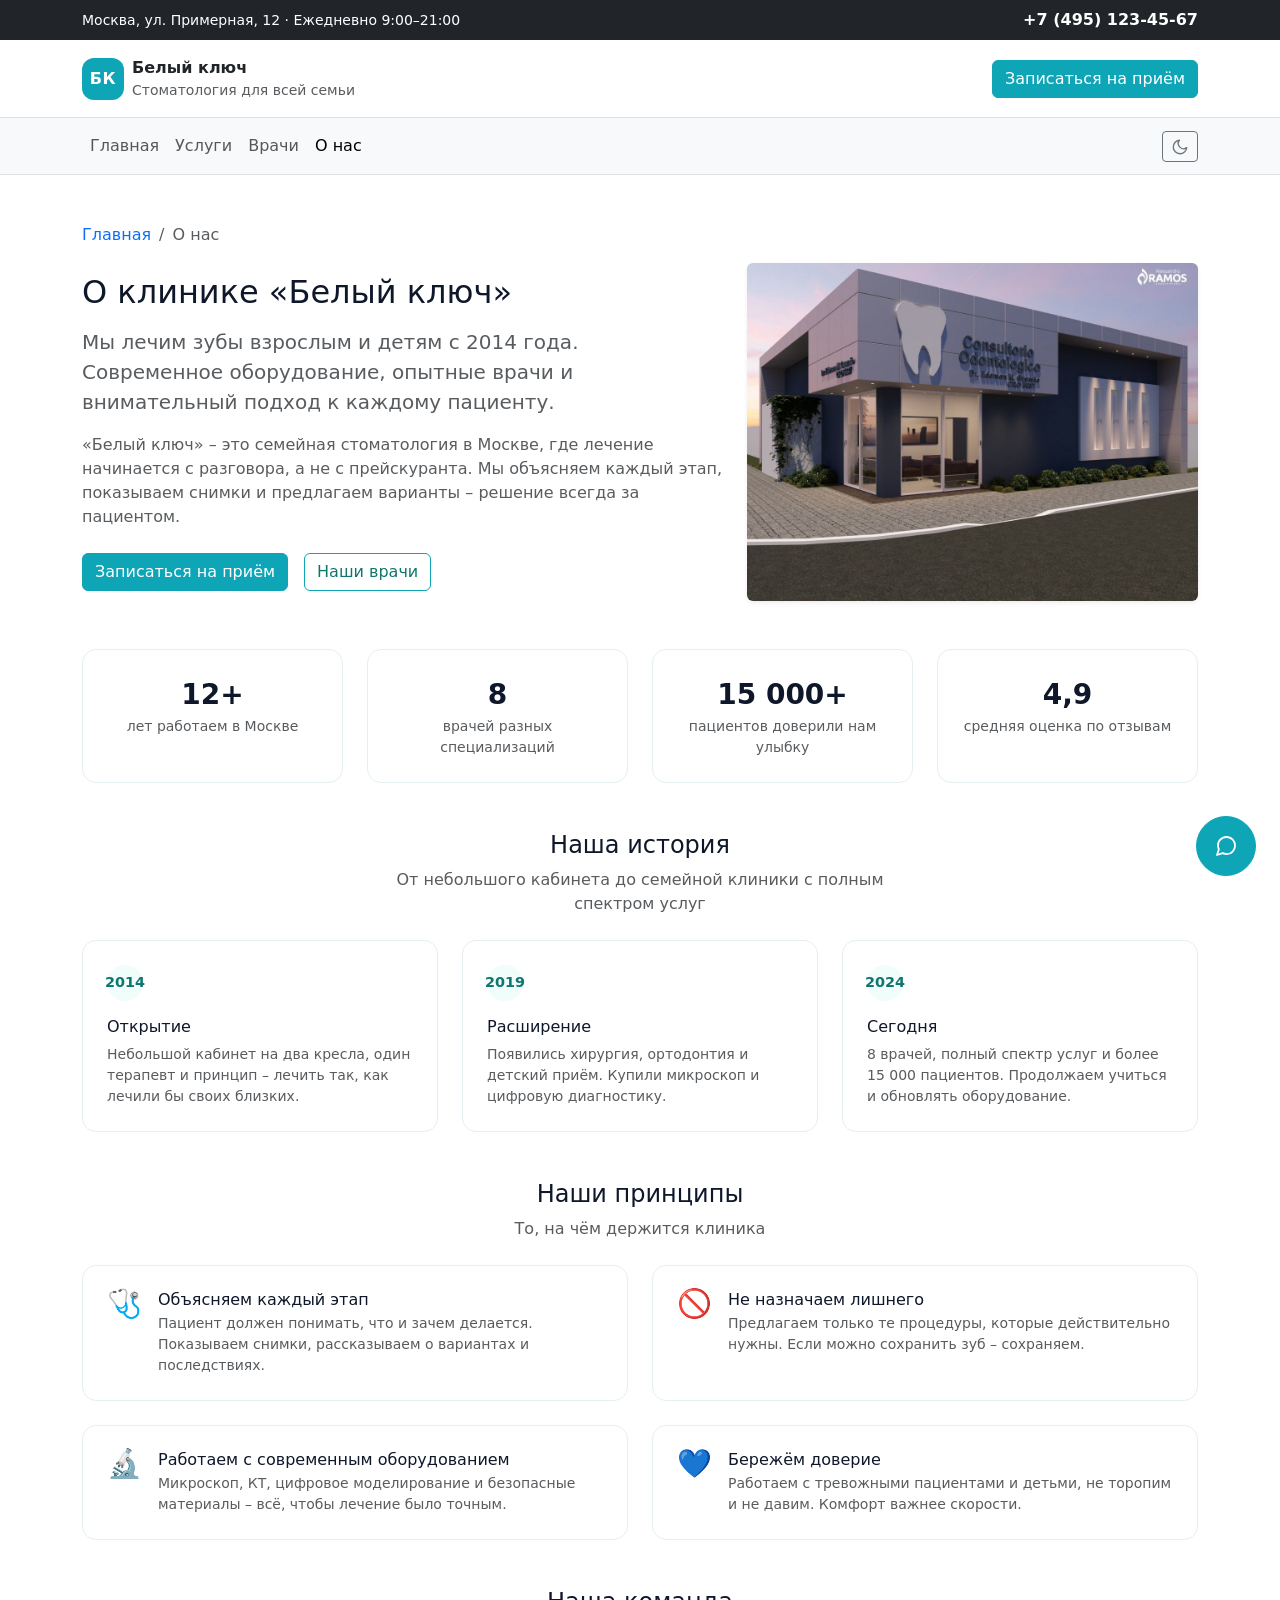
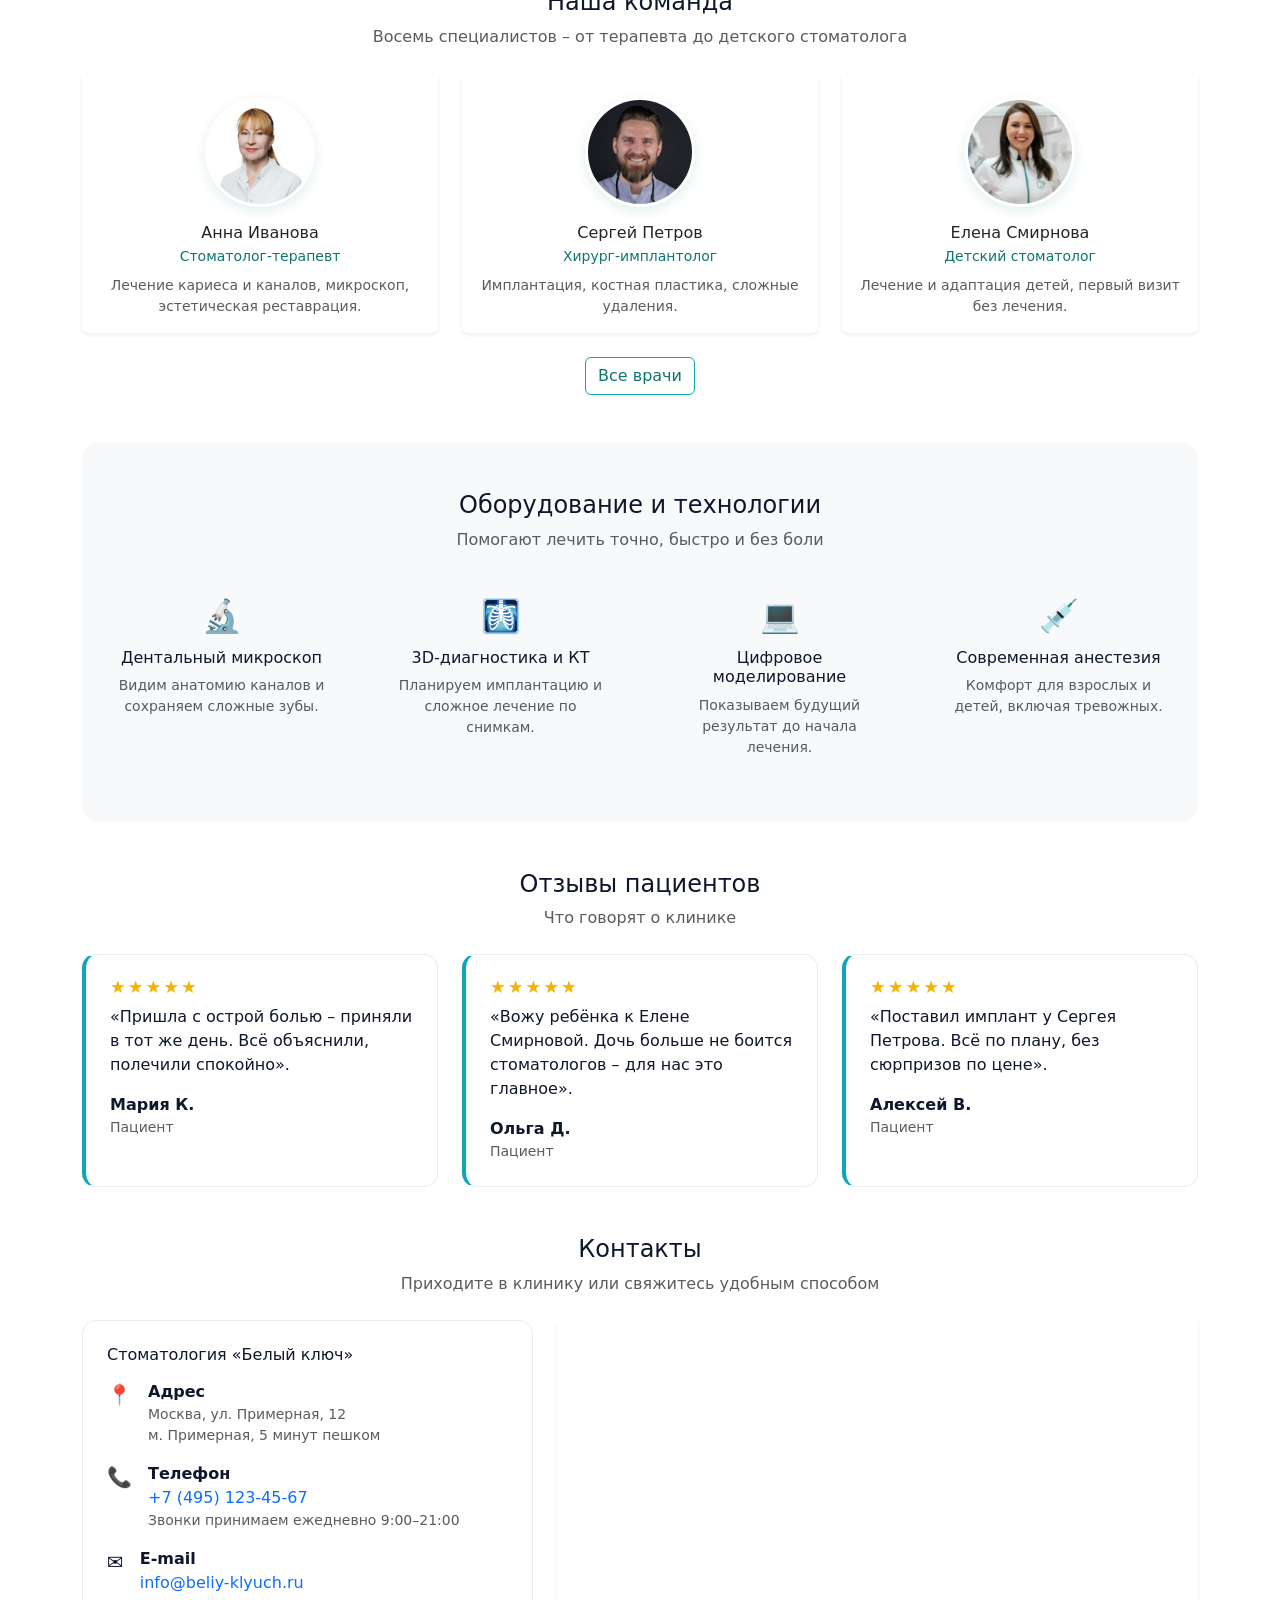
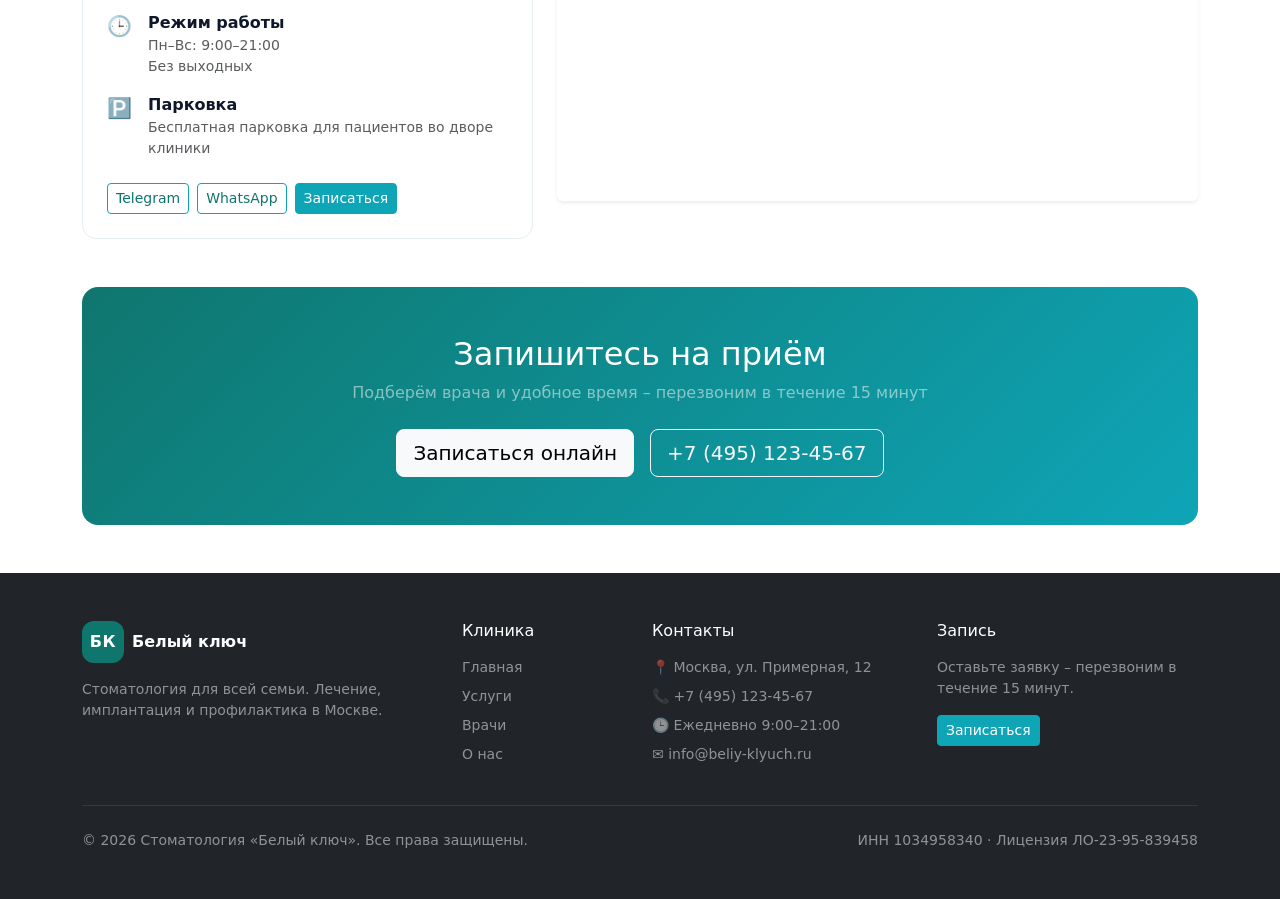
==== commit febb1a49: "5 доработок" ====
--- a/about.html
+++ b/about.html
@@ -5,6 +5,9 @@
   <meta name="viewport" content="width=device-width, initial-scale=1.0">
   <title>О клинике – Стоматология «Белый ключ»</title>
   <meta name="description" content="О стоматологии «Белый ключ»: история, принципы, команда, оборудование и подход к лечению.">
+
+  <script src="js/theme-init.js"></script>
+
   <link href="https://cdn.jsdelivr.net/npm/bootstrap@5.3.3/dist/css/bootstrap.min.css" rel="stylesheet">
   <link rel="stylesheet" href="css/custom.css">
 </head>
@@ -65,24 +68,24 @@
         </ul>
         <a href="tel:+74951234567" class="btn btn-outline-clinic btn-sm d-lg-none mt-2">Позвонить: +7 (495) 123-45-67</a>
       </div>
-      <!-- Переключатель темы -->
-        <div class="dropdown">
-        <button class="btn btn-outline-secondary btn-sm dropdown-toggle" type="button"
-                id="themeDropdown" data-bs-toggle="dropdown" aria-expanded="false">
-            🌓 Тема
-        </button>
-        <ul class="dropdown-menu dropdown-menu-end" aria-labelledby="themeDropdown">
-            <li><button class="dropdown-item" type="button" data-set-theme="light">☀️ Светлая</button></li>
-            <li><button class="dropdown-item" type="button" data-set-theme="dark">🌙 Тёмная</button></li>
-            <li><button class="dropdown-item" type="button" data-set-theme="auto">💻 Как в системе</button></li>
-        </ul>
-        </div>
+
+      <button class="btn btn-outline-secondary btn-sm theme-toggle" type="button"
+              id="themeToggle" aria-label="Переключить тему">
+        <svg class="icon-sun" width="18" height="18" viewBox="0 0 24 24" fill="none" aria-hidden="true">
+          <circle cx="12" cy="12" r="4" stroke="currentColor" stroke-width="1.8"/>
+          <path d="M12 2v2M12 20v2M4.93 4.93l1.41 1.41M17.66 17.66l1.41 1.41M2 12h2M20 12h2M4.93 19.07l1.41-1.41M17.66 6.34l1.41-1.41"
+                stroke="currentColor" stroke-width="1.8" stroke-linecap="round"/>
+        </svg>
+        <svg class="icon-moon" width="18" height="18" viewBox="0 0 24 24" fill="none" aria-hidden="true">
+          <path d="M21 12.8A9 9 0 1 1 11.2 3a7 7 0 0 0 9.8 9.8z"
+                stroke="currentColor" stroke-width="1.8" stroke-linecap="round" stroke-linejoin="round"/>
+        </svg>
+      </button>
     </div>
   </nav>
 
   <main class="container my-5">
 
-    <!-- Хлебные крошки -->
     <nav aria-label="breadcrumb" class="mb-3">
       <ol class="breadcrumb mb-0">
         <li class="breadcrumb-item"><a href="index.html" class="text-decoration-none">Главная</a></li>
@@ -90,7 +93,7 @@
       </ol>
     </nav>
 
-    <!-- Hero -->
+    <!-- HERO -->
     <div class="row align-items-center g-4 mb-5">
       <div class="col-12 col-lg-7">
         <h1 class="h2 mb-3">О клинике «Белый ключ»</h1>
@@ -121,139 +124,135 @@
       </div>
     </div>
 
-    <!-- Цифры -->
+    <!-- ЦИФРЫ -->
     <div class="row g-4 mb-5">
-    <div class="col-6 col-md-3 reveal">
+      <div class="col-6 col-md-3 reveal">
         <div class="feature-card p-4 h-100 text-center">
-        <div class="fw-bold fs-3 count" data-count="12" data-suffix="+">0</div>
-        <p class="text-muted small mb-0">лет работаем в Москве</p>
-        </div>
-    </div>
-    <div class="col-6 col-md-3 reveal reveal-delay-1">
+          <div class="fw-bold fs-3 count" data-count="12" data-suffix="+">0</div>
+          <p class="text-muted small mb-0">лет работаем в Москве</p>
+        </div>
+      </div>
+      <div class="col-6 col-md-3 reveal reveal-delay-1">
         <div class="feature-card p-4 h-100 text-center">
-        <div class="fw-bold fs-3 count" data-count="8">0</div>
-        <p class="text-muted small mb-0">врачей разных специализаций</p>
-        </div>
-    </div>
-    <div class="col-6 col-md-3 reveal reveal-delay-2">
+          <div class="fw-bold fs-3 count" data-count="8">0</div>
+          <p class="text-muted small mb-0">врачей разных специализаций</p>
+        </div>
+      </div>
+      <div class="col-6 col-md-3 reveal reveal-delay-2">
         <div class="feature-card p-4 h-100 text-center">
-        <div class="fw-bold fs-3 count" data-count="15000" data-suffix="+">0</div>
-        <p class="text-muted small mb-0">пациентов доверили нам улыбку</p>
-        </div>
-    </div>
-    <div class="col-6 col-md-3 reveal reveal-delay-3">
+          <div class="fw-bold fs-3 count" data-count="15000" data-suffix="+">0</div>
+          <p class="text-muted small mb-0">пациентов доверили нам улыбку</p>
+        </div>
+      </div>
+      <div class="col-6 col-md-3 reveal reveal-delay-3">
         <div class="feature-card p-4 h-100 text-center">
-        <div class="fw-bold fs-3 count" data-count="4.9" data-decimals="1">0,0</div>
-        <p class="text-muted small mb-0">средняя оценка по отзывам</p>
-        </div>
-    </div>
-    </div>
-
-    <!-- История -->
+          <div class="fw-bold fs-3 count" data-count="4.9" data-decimals="1">0,0</div>
+          <p class="text-muted small mb-0">средняя оценка по отзывам</p>
+        </div>
+      </div>
+    </div>
+
+    <!-- ИСТОРИЯ -->
     <section class="mb-5">
-    <div class="text-center mb-4 reveal">
+      <div class="text-center mb-4 reveal">
         <h2 class="h4 mb-2">Наша история</h2>
         <p class="text-muted mb-0 mx-auto" style="max-width: 560px;">
-        От небольшого кабинета до семейной клиники с полным спектром услуг
+          От небольшого кабинета до семейной клиники с полным спектром услуг
         </p>
-    </div>
-
-    <div class="row g-4">
+      </div>
+      <div class="row g-4">
         <div class="col-12 col-md-4 reveal">
-        <div class="feature-card p-4 h-100">
+          <div class="feature-card p-4 h-100">
             <div class="feature-step mb-3">2014</div>
             <h3 class="h6">Открытие</h3>
             <p class="text-muted small mb-0">
-            Небольшой кабинет на два кресла, один терапевт и принцип –
-            лечить так, как лечили бы своих близких.
+              Небольшой кабинет на два кресла, один терапевт и принцип –
+              лечить так, как лечили бы своих близких.
             </p>
-        </div>
+          </div>
         </div>
         <div class="col-12 col-md-4 reveal reveal-delay-1">
-        <div class="feature-card p-4 h-100">
+          <div class="feature-card p-4 h-100">
             <div class="feature-step mb-3">2019</div>
             <h3 class="h6">Расширение</h3>
             <p class="text-muted small mb-0">
-            Появились хирургия, ортодонтия и детский приём. Купили микроскоп
-            и цифровую диагностику.
+              Появились хирургия, ортодонтия и детский приём. Купили микроскоп
+              и цифровую диагностику.
             </p>
-        </div>
+          </div>
         </div>
         <div class="col-12 col-md-4 reveal reveal-delay-2">
-        <div class="feature-card p-4 h-100">
+          <div class="feature-card p-4 h-100">
             <div class="feature-step mb-3">2024</div>
             <h3 class="h6">Сегодня</h3>
             <p class="text-muted small mb-0">
-            8 врачей, полный спектр услуг и более 15 000 пациентов.
-            Продолжаем учиться и обновлять оборудование.
+              8 врачей, полный спектр услуг и более 15 000 пациентов.
+              Продолжаем учиться и обновлять оборудование.
             </p>
-        </div>
-        </div>
-    </div>
+          </div>
+        </div>
+      </div>
     </section>
 
-    <!-- Принципы -->
+    <!-- ПРИНЦИПЫ -->
     <section class="mb-5">
-    <div class="text-center mb-4 reveal">
+      <div class="text-center mb-4 reveal">
         <h2 class="h4 mb-2">Наши принципы</h2>
-        <p class="text-muted mb-0 mx-auto" style="max-width: 560px;">
-        То, на чём держится клиника
-        </p>
-    </div>
-
-    <div class="row g-4">
+        <p class="text-muted mb-0 mx-auto" style="max-width: 560px;">То, на чём держится клиника</p>
+      </div>
+      <div class="row g-4">
         <div class="col-12 col-md-6 reveal">
-        <div class="feature-card p-4 h-100 d-flex gap-3">
+          <div class="feature-card p-4 h-100 d-flex gap-3">
             <div class="feature-icon">🩺</div>
             <div>
-            <h3 class="h6 mb-1">Объясняем каждый этап</h3>
-            <p class="text-muted small mb-0">
+              <h3 class="h6 mb-1">Объясняем каждый этап</h3>
+              <p class="text-muted small mb-0">
                 Пациент должен понимать, что и зачем делается. Показываем снимки,
                 рассказываем о вариантах и последствиях.
-            </p>
-            </div>
-        </div>
+              </p>
+            </div>
+          </div>
         </div>
         <div class="col-12 col-md-6 reveal reveal-delay-1">
-        <div class="feature-card p-4 h-100 d-flex gap-3">
+          <div class="feature-card p-4 h-100 d-flex gap-3">
             <div class="feature-icon">🚫</div>
             <div>
-            <h3 class="h6 mb-1">Не назначаем лишнего</h3>
-            <p class="text-muted small mb-0">
+              <h3 class="h6 mb-1">Не назначаем лишнего</h3>
+              <p class="text-muted small mb-0">
                 Предлагаем только те процедуры, которые действительно нужны.
                 Если можно сохранить зуб – сохраняем.
-            </p>
-            </div>
-        </div>
+              </p>
+            </div>
+          </div>
         </div>
         <div class="col-12 col-md-6 reveal">
-        <div class="feature-card p-4 h-100 d-flex gap-3">
+          <div class="feature-card p-4 h-100 d-flex gap-3">
             <div class="feature-icon">🔬</div>
             <div>
-            <h3 class="h6 mb-1">Работаем с современным оборудованием</h3>
-            <p class="text-muted small mb-0">
+              <h3 class="h6 mb-1">Работаем с современным оборудованием</h3>
+              <p class="text-muted small mb-0">
                 Микроскоп, КТ, цифровое моделирование и безопасные материалы –
                 всё, чтобы лечение было точным.
-            </p>
-            </div>
-        </div>
+              </p>
+            </div>
+          </div>
         </div>
         <div class="col-12 col-md-6 reveal reveal-delay-1">
-        <div class="feature-card p-4 h-100 d-flex gap-3">
+          <div class="feature-card p-4 h-100 d-flex gap-3">
             <div class="feature-icon">💙</div>
             <div>
-            <h3 class="h6 mb-1">Бережём доверие</h3>
-            <p class="text-muted small mb-0">
+              <h3 class="h6 mb-1">Бережём доверие</h3>
+              <p class="text-muted small mb-0">
                 Работаем с тревожными пациентами и детьми, не торопим
                 и не давим. Комфорт важнее скорости.
-            </p>
-            </div>
-        </div>
-        </div>
-    </div>
+              </p>
+            </div>
+          </div>
+        </div>
+      </div>
     </section>
 
-    <!-- Команда -->
+    <!-- КОМАНДА -->
     <section class="mb-5">
       <div class="text-center mb-4">
         <h2 class="h4 mb-2">Наша команда</h2>
@@ -261,7 +260,6 @@
           Восемь специалистов – от терапевта до детского стоматолога
         </p>
       </div>
-
       <div class="row g-4">
         <div class="col-12 col-md-4">
           <div class="card doctor-card h-100 border-0 shadow-sm text-center">
@@ -297,13 +295,12 @@
           </div>
         </div>
       </div>
-
       <div class="text-center mt-4">
         <a href="doctors.html" class="btn btn-outline-clinic">Все врачи</a>
       </div>
     </section>
 
-    <!-- Оборудование -->
+    <!-- ОБОРУДОВАНИЕ -->
     <section class="bg-body-tertiary py-5 my-5 rounded-4">
       <div class="container">
         <div class="text-center mb-4">
@@ -312,7 +309,6 @@
             Помогают лечить точно, быстро и без боли
           </p>
         </div>
-
         <div class="row g-4">
           <div class="col-12 col-md-6 col-lg-3">
             <div class="p-3 text-center">
@@ -346,15 +342,12 @@
       </div>
     </section>
 
-    <!-- Отзывы -->
+    <!-- ОТЗЫВЫ -->
     <section class="mb-5">
       <div class="text-center mb-4">
         <h2 class="h4 mb-2">Отзывы пациентов</h2>
-        <p class="text-muted mb-0 mx-auto" style="max-width: 560px;">
-          Что говорят о клинике
-        </p>
-      </div>
-
+        <p class="text-muted mb-0 mx-auto" style="max-width: 560px;">Что говорят о клинике</p>
+      </div>
       <div class="row g-4">
         <div class="col-12 col-md-4">
           <div class="review-card p-4 h-100">
@@ -382,83 +375,75 @@
         </div>
       </div>
     </section>
-    
-    <!-- Контакты -->
+
+    <!-- КОНТАКТЫ -->
     <section class="mb-5" id="contacts">
-    <div class="text-center mb-4">
+      <div class="text-center mb-4">
         <h2 class="h4 mb-2">Контакты</h2>
         <p class="text-muted mb-0 mx-auto" style="max-width: 560px;">
-        Приходите в клинику или свяжитесь удобным способом
+          Приходите в клинику или свяжитесь удобным способом
         </p>
-    </div>
-
-    <div class="row g-4">
-        <!-- Левая колонка: детали -->
+      </div>
+      <div class="row g-4">
         <div class="col-12 col-lg-5">
-        <div class="feature-card p-4 h-100">
+          <div class="feature-card p-4 h-100">
             <h3 class="h6 mb-3">Стоматология «Белый ключ»</h3>
-
             <ul class="list-unstyled mb-4">
-            <li class="d-flex gap-3 mb-3">
+              <li class="d-flex gap-3 mb-3">
                 <span class="fs-5">📍</span>
                 <div>
-                <div class="fw-semibold">Адрес</div>
-                <div class="text-muted small">Москва, ул. Примерная, 12<br>м. Примерная, 5 минут пешком</div>
+                  <div class="fw-semibold">Адрес</div>
+                  <div class="text-muted small">Москва, ул. Примерная, 12<br>м. Примерная, 5 минут пешком</div>
                 </div>
-            </li>
-            <li class="d-flex gap-3 mb-3">
+              </li>
+              <li class="d-flex gap-3 mb-3">
                 <span class="fs-5">📞</span>
                 <div>
-                <div class="fw-semibold">Телефон</div>
-                <a href="tel:+74951234567" class="text-decoration-none">+7 (495) 123-45-67</a>
-                <div class="text-muted small">Звонки принимаем ежедневно 9:00–21:00</div>
+                  <div class="fw-semibold">Телефон</div>
+                  <a href="tel:+74951234567" class="text-decoration-none">+7 (495) 123-45-67</a>
+                  <div class="text-muted small">Звонки принимаем ежедневно 9:00–21:00</div>
                 </div>
-            </li>
-            <li class="d-flex gap-3 mb-3">
+              </li>
+              <li class="d-flex gap-3 mb-3">
                 <span class="fs-5">✉️</span>
                 <div>
-                <div class="fw-semibold">E-mail</div>
-                <a href="mailto:info@beliy-klyuch.ru" class="text-decoration-none">info@beliy-klyuch.ru</a>
+                  <div class="fw-semibold">E-mail</div>
+                  <a href="mailto:info@beliy-klyuch.ru" class="text-decoration-none">info@beliy-klyuch.ru</a>
                 </div>
-            </li>
-            <li class="d-flex gap-3 mb-3">
+              </li>
+              <li class="d-flex gap-3 mb-3">
                 <span class="fs-5">🕒</span>
                 <div>
-                <div class="fw-semibold">Режим работы</div>
-                <div class="text-muted small">Пн–Вс: 9:00–21:00<br>Без выходных</div>
+                  <div class="fw-semibold">Режим работы</div>
+                  <div class="text-muted small">Пн–Вс: 9:00–21:00<br>Без выходных</div>
                 </div>
-            </li>
-            <li class="d-flex gap-3">
+              </li>
+              <li class="d-flex gap-3">
                 <span class="fs-5">🅿️</span>
                 <div>
-                <div class="fw-semibold">Парковка</div>
-                <div class="text-muted small">Бесплатная парковка для пациентов во дворе клиники</div>
+                  <div class="fw-semibold">Парковка</div>
+                  <div class="text-muted small">Бесплатная парковка для пациентов во дворе клиники</div>
                 </div>
-            </li>
+              </li>
             </ul>
-
             <div class="d-flex flex-wrap gap-2">
-            <a href="https://t.me/beliy_klyuch" class="btn btn-outline-clinic btn-sm" target="_blank" rel="noopener">Telegram</a>
-            <a href="https://wa.me/74951234567" class="btn btn-outline-clinic btn-sm" target="_blank" rel="noopener">WhatsApp</a>
-            <button type="button" class="btn btn-clinic btn-sm"
-                    data-bs-toggle="modal" data-bs-target="#feedbackModal">
+              <a href="https://t.me/beliy_klyuch" class="btn btn-outline-clinic btn-sm" target="_blank" rel="noopener">Telegram</a>
+              <a href="https://wa.me/74951234567" class="btn btn-outline-clinic btn-sm" target="_blank" rel="noopener">WhatsApp</a>
+              <button type="button" class="btn btn-clinic btn-sm"
+                      data-bs-toggle="modal" data-bs-target="#feedbackModal">
                 Записаться
-            </button>
-            </div>
-        </div>
-        </div>
-
-        <!-- Правая колонка: карта -->
+              </button>
+            </div>
+          </div>
+        </div>
         <div class="col-12 col-lg-7">
-        <div class="ratio ratio-4x3 rounded overflow-hidden shadow-sm">
+          <div class="ratio ratio-4x3 rounded overflow-hidden shadow-sm">
             <iframe src="https://yandex.ru/map-widget/v1/?um=constructor%3A31bf236b1803d0ca9fa7ec6ab735c7579c7017f54c3128feb34c0199336434df&amp;source=constructor"
                     title="Стоматология «Белый ключ» на карте"
-                    frameborder="0"
-                    allowfullscreen
-                    loading="lazy"></iframe>
-        </div>
-        </div>
-    </div>
+                    frameborder="0" allowfullscreen loading="lazy"></iframe>
+          </div>
+        </div>
+      </div>
     </section>
 
     <!-- CTA -->
@@ -477,6 +462,101 @@
     </section>
 
   </main>
+
+  <!-- ПОДВАЛ -->
+  <footer class="bg-dark text-white-50 py-5 mt-5">
+    <div class="container">
+      <div class="row g-4">
+        <div class="col-12 col-md-4">
+          <div class="d-flex align-items-center mb-3">
+            <span class="brand-mark brand-mark-dark me-2">БК</span>
+            <span class="fw-bold text-white">Белый ключ</span>
+          </div>
+          <p class="small mb-0">Стоматология для всей семьи. Лечение, имплантация и профилактика в Москве.</p>
+        </div>
+        <div class="col-6 col-md-2">
+          <h4 class="h6 text-white mb-3">Клиника</h4>
+          <ul class="list-unstyled small">
+            <li class="mb-2"><a href="index.html" class="text-white-50 text-decoration-none">Главная</a></li>
+            <li class="mb-2"><a href="catalog.html" class="text-white-50 text-decoration-none">Услуги</a></li>
+            <li class="mb-2"><a href="doctors.html" class="text-white-50 text-decoration-none">Врачи</a></li>
+            <li class="mb-2"><a href="about.html" class="text-white-50 text-decoration-none">О нас</a></li>
+          </ul>
+        </div>
+        <div class="col-6 col-md-3">
+          <h4 class="h6 text-white mb-3">Контакты</h4>
+          <ul class="list-unstyled small">
+            <li class="mb-2">📍 Москва, ул. Примерная, 12</li>
+            <li class="mb-2">📞 +7 (495) 123-45-67</a></li>
+            <li class="mb-2">🕒 Ежедневно 9:00–21:00</li>
+            <li class="mb-2">✉️ info@beliy-klyuch.ru</li>
+          </ul>
+        </div>
+        <div class="col-12 col-md-3">
+          <h4 class="h6 text-white mb-3">Запись</h4>
+          <p class="small">Оставьте заявку – перезвоним в течение 15 минут.</p>
+          <button type="button" class="btn btn-clinic btn-sm"
+                  data-bs-toggle="modal" data-bs-target="#feedbackModal">
+            Записаться
+          </button>
+        </div>
+      </div>
+      <hr class="border-secondary my-4">
+      <div class="d-flex flex-column flex-md-row justify-content-between small">
+        <span>© 2026 Стоматология «Белый ключ». Все права защищены.</span>
+        <span>ИНН 1034958340 · Лицензия ЛО-23-95-839458</span>
+      </div>
+    </div>
+  </footer>
+
+  <!-- КНОПКА ЧАТА -->
+  <button class="btn btn-clinic rounded-circle position-fixed bottom-0 end-0 m-4 chat-toggle"
+          type="button"
+          data-bs-toggle="offcanvas"
+          data-bs-target="#chatPanel"
+          aria-controls="chatPanel"
+          aria-label="Открыть чат с консультантом">
+    <svg width="24" height="24" viewBox="0 0 24 24" fill="none" aria-hidden="true">
+      <path d="M21 11.5a8.38 8.38 0 0 1-.9 3.8 8.5 8.5 0 0 1-7.6 4.7 8.38 8.38 0 0 1-3.8-.9L3 21l1.9-5.7a8.38 8.38 0 0 1-.9-3.8 8.5 8.5 0 0 1 4.7-7.6 8.38 8.38 0 0 1 3.8-.9h.5a8.48 8.48 0 0 1 8 8v.5z"
+            stroke="currentColor" stroke-width="1.8" stroke-linecap="round" stroke-linejoin="round"/>
+    </svg>
+  </button>
+
+  <!-- ПАНЕЛЬ ЧАТА -->
+  <div class="offcanvas offcanvas-end chat-panel" tabindex="-1" id="chatPanel" aria-labelledby="chatPanelLabel">
+    <div class="offcanvas-header border-bottom">
+      <div class="d-flex align-items-center gap-2">
+        <span class="chat-avatar">К</span>
+        <div>
+          <h5 class="offcanvas-title mb-0" id="chatPanelLabel">Консультант</h5>
+          <small class="text-muted">Онлайн · отвечает за ~1 минуту</small>
+        </div>
+      </div>
+      <button type="button" class="btn-close" data-bs-dismiss="offcanvas" aria-label="Закрыть"></button>
+    </div>
+    <div class="offcanvas-body d-flex flex-column p-0">
+      <div class="flex-grow-1 p-3 chat-messages" id="chatMessages">
+        <div class="chat-msg chat-msg-bot mb-3">
+          <div class="chat-bubble">Здравствуйте! Чем могу помочь?</div>
+        </div>
+        <div class="chat-msg chat-msg-bot mb-3">
+          <div class="chat-bubble">Могу подсказать по услугам, ценам и записи на приём.</div>
+        </div>
+      </div>
+      <div class="border-top p-3">
+        <form id="chatForm" class="input-group">
+          <input type="text" class="form-control" id="chatInput"
+                 placeholder="Напишите сообщение..." autocomplete="off" required>
+          <button class="btn btn-clinic" type="submit" aria-label="Отправить">
+            <svg width="18" height="18" viewBox="0 0 24 24" fill="none" aria-hidden="true">
+              <path d="M22 2L11 13M22 2l-7 20-4-9-9-4 20-7z"
+                    stroke="currentColor" stroke-width="1.8" stroke-linecap="round" stroke-linejoin="round"/>
+            </svg>
+          </button>
+        </form>
+      </div>
+    </div>
+  </div>
 
   <!-- МОДАЛКА ЗАПИСИ -->
   <div class="modal fade" id="feedbackModal" tabindex="-1" aria-labelledby="feedbackModalLabel" aria-hidden="true">
@@ -558,440 +638,12 @@
     </div>
   </div>
 
-  <!-- ПОДВАЛ -->
-  <footer class="bg-dark text-white-50 py-5 mt-5">
-    <div class="container">
-      <div class="row g-4">
-        <div class="col-12 col-md-4">
-          <div class="d-flex align-items-center mb-3">
-            <span class="brand-mark brand-mark-dark me-2">БК</span>
-            <span class="fw-bold text-white">Белый ключ</span>
-          </div>
-          <p class="small mb-0">Стоматология для всей семьи. Лечение, имплантация и профилактика в Москве.</p>
-        </div>
-        <div class="col-6 col-md-2">
-          <h4 class="h6 text-white mb-3">Клиника</h4>
-          <ul class="list-unstyled small">
-            <li class="mb-2"><a href="index.html" class="text-white-50 text-decoration-none">Главная</a></li>
-            <li class="mb-2"><a href="catalog.html" class="text-white-50 text-decoration-none">Услуги</a></li>
-            <li class="mb-2"><a href="doctors.html" class="text-white-50 text-decoration-none">Врачи</a></li>
-            <li class="mb-2"><a href="about.html" class="text-white-50 text-decoration-none">О нас</a></li>
-          </ul>
-        </div>
-        <div class="col-6 col-md-3">
-          <h4 class="h6 text-white mb-3">Контакты</h4>
-          <ul class="list-unstyled small">
-            <li class="mb-2">📍Москва, ул. Примерная, 12</li>
-            <li class="mb-2"><a href="tel:+74951234567" class="text-white-50 text-decoration-none">📞+7 (495) 123-45-67</a></li>
-            <li class="mb-2">🕒Ежедневно 9:00–21:00</li>
-            <li class="mb-2">✉️info@beliy-klyuch.ru</li>
-          </ul>
-        </div>
-        <div class="col-12 col-md-3">
-          <h4 class="h6 text-white mb-3">Запись</h4>
-          <p class="small">Оставьте заявку – перезвоним в течение 15 минут.</p>
-          <button type="button" class="btn btn-clinic btn-sm"
-                  data-bs-toggle="modal" data-bs-target="#feedbackModal">
-            Записаться
-          </button>
-        </div>
-      </div>
-      <hr class="border-secondary my-4">
-      <div class="d-flex flex-column flex-md-row justify-content-between small">
-        <span>© 2026 Стоматология «Белый ключ». Все права защищены.</span>
-        <span>ИНН 1034958340 · Лицензия ЛО-23-95-839458</span>
-      </div>
-    </div>
-  </footer>
-
   <script src="https://cdn.jsdelivr.net/npm/bootstrap@5.3.3/dist/js/bootstrap.bundle.min.js"></script>
-
-  <script>
-    (function () {
-      const modal = document.getElementById('feedbackModal');
-      if (!modal) return;
-
-      modal.addEventListener('show.bs.modal', function (event) {
-        const button = event.relatedTarget;
-        if (!button) return;
-
-        const service = button.getAttribute('data-service');
-        const doctor = button.getAttribute('data-doctor');
-
-        if (service) {
-          const select = modal.querySelector('#order-service');
-          const opt = select?.querySelector(`option[value="${service}"]`);
-          if (opt) opt.selected = true;
-        }
-        if (doctor) {
-          const select = modal.querySelector('#order-doctor');
-          const opt = select?.querySelector(`option[value="${doctor}"]`);
-          if (opt) opt.selected = true;
-        }
-      });
-
-      const form = document.getElementById('orderForm');
-      if (form) {
-        form.addEventListener('submit', function (e) {
-          e.preventDefault();
-          const instance = bootstrap.Modal.getInstance(modal);
-          if (instance) instance.hide();
-          form.reset();
-
-          const toast = document.createElement('div');
-          toast.className = 'toast align-items-center text-bg-success border-0 position-fixed bottom-0 start-50 translate-middle-x mb-4';
-          toast.setAttribute('role', 'alert');
-          toast.innerHTML = '<div class="d-flex"><div class="toast-body">Спасибо! Заявка отправлена – перезвоним в течение 15 минут.</div><button type="button" class="btn-close btn-close-white me-2 m-auto" data-bs-dismiss="toast"></button></div>';
-          document.body.appendChild(toast);
-          const bsToast = new bootstrap.Toast(toast, { delay: 4000 });
-          bsToast.show();
-          toast.addEventListener('hidden.bs.toast', () => toast.remove());
-        });
-      }
-    })();
-  </script>
-  <!-- ===== ЧАТ: КНОПКА ===== -->
-    <button class="btn btn-clinic rounded-circle position-fixed bottom-0 end-0 m-4 shadow chat-toggle"
-            type="button"
-            data-bs-toggle="offcanvas"
-            data-bs-target="#chatPanel"
-            aria-controls="chatPanel"
-            aria-label="Открыть чат с консультантом">
-    <svg width="24" height="24" viewBox="0 0 24 24" fill="none" aria-hidden="true">
-        <path d="M21 11.5a8.38 8.38 0 0 1-.9 3.8 8.5 8.5 0 0 1-7.6 4.7 8.38 8.38 0 0 1-3.8-.9L3 21l1.9-5.7a8.38 8.38 0 0 1-.9-3.8 8.5 8.5 0 0 1 4.7-7.6 8.38 8.38 0 0 1 3.8-.9h.5a8.48 8.48 0 0 1 8 8v.5z"
-            stroke="currentColor" stroke-width="1.8" stroke-linecap="round" stroke-linejoin="round"/>
-    </svg>
-    </button>
-
-    <!-- ===== ЧАТ: ПАНЕЛЬ ===== -->
-    <div class="offcanvas offcanvas-end chat-panel"
-        tabindex="-1"
-        id="chatPanel"
-        aria-labelledby="chatPanelLabel">
-    <div class="offcanvas-header border-bottom">
-        <div class="d-flex align-items-center gap-2">
-        <span class="chat-avatar">К</span>
-        <div>
-            <h5 class="offcanvas-title mb-0" id="chatPanelLabel">Консультант</h5>
-            <small class="text-muted">Онлайн · отвечает за ~1 минуту</small>
-        </div>
-        </div>
-        <button type="button" class="btn-close" data-bs-dismiss="offcanvas" aria-label="Закрыть"></button>
-    </div>
-
-    <div class="offcanvas-body d-flex flex-column p-0">
-        <div class="flex-grow-1 p-3 chat-messages" id="chatMessages">
-        <div class="chat-msg chat-msg-bot mb-3">
-            <div class="chat-bubble">Здравствуйте! Чем могу помочь?</div>
-        </div>
-        <div class="chat-msg chat-msg-bot mb-3">
-            <div class="chat-bubble">Могу подсказать по услугам, ценам и записи на приём.</div>
-        </div>
-        </div>
-
-        <div class="border-top p-3">
-        <form id="chatForm" class="input-group">
-            <input type="text"
-                class="form-control"
-                id="chatInput"
-                placeholder="Напишите сообщение..."
-                autocomplete="off"
-                required>
-            <button class="btn btn-clinic" type="submit" aria-label="Отправить">
-            <svg width="18" height="18" viewBox="0 0 24 24" fill="none" aria-hidden="true">
-                <path d="M22 2L11 13M22 2l-7 20-4-9-9-4 20-7z"
-                    stroke="currentColor" stroke-width="1.8"
-                    stroke-linecap="round" stroke-linejoin="round"/>
-            </svg>
-            </button>
-        </form>
-        </div>
-    </div>
-    </div>
-
-    <!-- ===== МОДАЛКА ЗАПИСИ ===== -->
-    <div class="modal fade" id="feedbackModal" tabindex="-1" aria-labelledby="feedbackModalLabel" aria-hidden="true">
-    <div class="modal-dialog modal-dialog-centered modal-lg">
-        <div class="modal-content">
-        <div class="modal-header">
-            <h2 class="modal-title h5" id="feedbackModalLabel">Запись на приём</h2>
-            <button type="button" class="btn-close" data-bs-dismiss="modal" aria-label="Закрыть"></button>
-        </div>
-        <div class="modal-body">
-            <p class="text-muted small mb-3">Оставьте контакты – перезвоним в течение 15 минут и подтвердим время.</p>
-            <form id="orderForm">
-            <div class="row g-3">
-                <div class="col-12 col-md-6">
-                <label for="order-name" class="form-label">Имя *</label>
-                <input id="order-name" name="name" type="text" class="form-control" required>
-                </div>
-                <div class="col-12 col-md-6">
-                <label for="order-phone" class="form-label">Телефон *</label>
-                <div class="input-group">
-                    <span class="input-group-text">+7</span>
-                    <input id="order-phone" name="phone" type="tel" class="form-control" placeholder="900 000-00-00" required>
-                </div>
-                </div>
-                <div class="col-12 col-md-6">
-                <label for="order-email" class="form-label">E-mail</label>
-                <input id="order-email" name="email" type="email" class="form-control">
-                </div>
-                <div class="col-12 col-md-6">
-                <label for="order-service" class="form-label">Услуга</label>
-                <select id="order-service" name="service" class="form-select">
-                    <option value="" selected>Не выбрана</option>
-                    <option value="hygiene">Профессиональная гигиена</option>
-                    <option value="caries">Лечение кариеса</option>
-                    <option value="implant">Имплантация</option>
-                    <option value="whitening">Отбеливание зубов</option>
-                    <option value="braces">Брекет-системы</option>
-                    <option value="kids">Детская стоматология</option>
-                    <option value="prosthetics">Протезирование</option>
-                    <option value="microscope">Лечение под микроскопом</option>
-                </select>
-                </div>
-                <div class="col-12 col-md-6">
-                <label for="order-doctor" class="form-label">Врач</label>
-                <select id="order-doctor" name="doctor" class="form-select">
-                    <option value="" selected>Не выбран</option>
-                    <option value="anna-ivanova">Анна Иванова – терапевт</option>
-                    <option value="sergey-petrov">Сергей Петров – хирург-имплантолог</option>
-                    <option value="elena-smirnova">Елена Смирнова – детский стоматолог</option>
-                    <option value="dmitry-kozlov">Дмитрий Козлов – ортопед</option>
-                    <option value="olga-novikova">Ольга Новикова – ортодонт</option>
-                    <option value="igor-morozov">Игорь Морозов – пародонтолог</option>
-                    <option value="natalia-volkova">Наталья Волкова – гигиенист</option>
-                    <option value="pavel-sokolov">Павел Соколов – эндодонтист</option>
-                </select>
-                </div>
-                <div class="col-12 col-md-6">
-                <label for="order-date" class="form-label">Желаемая дата</label>
-                <input id="order-date" name="date" type="date" class="form-control">
-                </div>
-                <div class="col-12">
-                <label for="order-comment" class="form-label">Комментарий</label>
-                <textarea id="order-comment" name="comment" class="form-control" rows="3"></textarea>
-                </div>
-                <div class="col-12">
-                <div class="form-check">
-                    <input id="order-agree" class="form-check-input" type="checkbox" required>
-                    <label class="form-check-label" for="order-agree">Согласен на обработку данных *</label>
-                </div>
-                </div>
-            </div>
-            </form>
-        </div>
-        <div class="modal-footer">
-            <button type="button" class="btn btn-outline-secondary" data-bs-dismiss="modal">Отмена</button>
-            <button type="submit" form="orderForm" class="btn btn-clinic">Отправить</button>
-        </div>
-        </div>
-    </div>
-    </div>
-
-    <!-- ===== СКРИПТЫ ===== -->
-    <script>
-    /* 1. ТЁМНАЯ ТЕМА */
-    (function () {
-        const html = document.documentElement;
-        const STORAGE_KEY = 'beliy-klyuch-theme';
-
-        function applyTheme(theme) {
-        if (theme === 'auto') {
-            const systemDark = window.matchMedia('(prefers-color-scheme: dark)').matches;
-            html.setAttribute('data-bs-theme', systemDark ? 'dark' : 'light');
-        } else {
-            html.setAttribute('data-bs-theme', theme);
-        }
-        }
-
-        const savedTheme = localStorage.getItem(STORAGE_KEY) || 'auto';
-        applyTheme(savedTheme);
-
-        document.querySelectorAll('[data-set-theme]').forEach(btn => {
-        btn.addEventListener('click', () => {
-            const theme = btn.dataset.setTheme;
-            localStorage.setItem(STORAGE_KEY, theme);
-            applyTheme(theme);
-        });
-        });
-
-        window.matchMedia('(prefers-color-scheme: dark)').addEventListener('change', () => {
-        if ((localStorage.getItem(STORAGE_KEY) || 'auto') === 'auto') {
-            applyTheme('auto');
-        }
-        });
-    })();
-
-    /* 2. ЧАТ */
-    (function () {
-        const form = document.getElementById('chatForm');
-        const input = document.getElementById('chatInput');
-        const messages = document.getElementById('chatMessages');
-        if (!form || !input || !messages) return;
-
-        const replies = [
-        'Спасибо! Уточню у администратора и вернусь с ответом.',
-        'Могу записать вас на приём. Удобно сегодня или завтра?',
-        'По ценам сориентирую: консультация – бесплатно, точная стоимость – после осмотра.',
-        'Если острая боль – позвоните нам: +7 (495) 123-45-67, примем в день обращения.'
-        ];
-
-        let i = 0;
-
-        function addMessage(text, who) {
-        const wrap = document.createElement('div');
-        wrap.className = 'chat-msg mb-3 ' + (who === 'user' ? 'chat-msg-user' : 'chat-msg-bot');
-        const bubble = document.createElement('div');
-        bubble.className = 'chat-bubble';
-        bubble.textContent = text;
-        wrap.appendChild(bubble);
-        messages.appendChild(wrap);
-        messages.scrollTop = messages.scrollHeight;
-        }
-
-        form.addEventListener('submit', function (e) {
-        e.preventDefault();
-        const text = input.value.trim();
-        if (!text) return;
-        addMessage(text, 'user');
-        input.value = '';
-        setTimeout(function () {
-            addMessage(replies[i % replies.length], 'bot');
-            i++;
-        }, 800);
-        });
-    })();
-
-    /* 3. МОДАЛКА ЗАПИСИ: ПОДСТАНОВКА УСЛУГИ/ВРАЧА + ОТПРАВКА */
-    (function () {
-        const modal = document.getElementById('feedbackModal');
-        if (!modal) return;
-
-        modal.addEventListener('show.bs.modal', function (event) {
-        const button = event.relatedTarget;
-        if (!button) return;
-
-        const service = button.getAttribute('data-service');
-        const doctor = button.getAttribute('data-doctor');
-
-        if (service) {
-            const select = modal.querySelector('#order-service');
-            const opt = select?.querySelector(`option[value="${service}"]`);
-            if (opt) opt.selected = true;
-        }
-        if (doctor) {
-            const select = modal.querySelector('#order-doctor');
-            const opt = select?.querySelector(`option[value="${doctor}"]`);
-            if (opt) opt.selected = true;
-        }
-        });
-
-        const form = document.getElementById('orderForm');
-        if (form) {
-        form.addEventListener('submit', function (e) {
-            e.preventDefault();
-            const instance = bootstrap.Modal.getInstance(modal);
-            if (instance) instance.hide();
-            form.reset();
-
-            const toast = document.createElement('div');
-            toast.className = 'toast align-items-center text-bg-success border-0 position-fixed bottom-0 start-50 translate-middle-x mb-4';
-            toast.setAttribute('role', 'alert');
-            toast.innerHTML = '<div class="d-flex"><div class="toast-body">Спасибо! Заявка отправлена – перезвоним в течение 15 минут.</div><button type="button" class="btn-close btn-close-white me-2 m-auto" data-bs-dismiss="toast"></button></div>';
-            document.body.appendChild(toast);
-            const bsToast = new bootstrap.Toast(toast, { delay: 4000 });
-            bsToast.show();
-            toast.addEventListener('hidden.bs.toast', () => toast.remove());
-        });
-        }
-    })();
-    </script>
-    <script>
-    (function () {
-        const items = document.querySelectorAll('.reveal');
-        if (!items.length) return;
-
-        // Если браузер не поддерживает IntersectionObserver — показываем всё сразу
-        if (!('IntersectionObserver' in window)) {
-        items.forEach(el => el.classList.add('is-visible'));
-        return;
-        }
-
-        const observer = new IntersectionObserver(function (entries) {
-        entries.forEach(function (entry) {
-            if (entry.isIntersecting) {
-            entry.target.classList.add('is-visible');
-            observer.unobserve(entry.target); // анимируем один раз
-            }
-        });
-        }, {
-        threshold: 0.15,
-        rootMargin: '0px 0px -40px 0px'
-        });
-
-        items.forEach(el => observer.observe(el));
-    })();
-    </script>
-    <script>
-  (function () {
-    const counters = document.querySelectorAll('.count');
-    if (!counters.length) return;
-
-    // Форматирование: 15000 → "15 000", 4.9 → "4,9"
-    function format(value, decimals, suffix) {
-      const fixed = decimals > 0
-        ? value.toFixed(decimals).replace('.', ',')
-        : Math.round(value).toString();
-      const withSpaces = fixed.replace(/\B(?=(\d{3})+(?!\d))/g, ' ');
-      return withSpaces + (suffix || '');
-    }
-
-    function animate(el) {
-      const target = parseFloat(el.dataset.count);
-      const decimals = parseInt(el.dataset.decimals || '0', 10);
-      const suffix = el.dataset.suffix || '';
-      const duration = 1400; // мс
-      const start = performance.now();
-
-      function frame(now) {
-        const progress = Math.min((now - start) / duration, 1);
-        // easeOutCubic — плавное замедление к концу
-        const eased = 1 - Math.pow(1 - progress, 3);
-        const current = target * eased;
-        el.textContent = format(current, decimals, suffix);
-
-        if (progress < 1) {
-          requestAnimationFrame(frame);
-        } else {
-          el.textContent = format(target, decimals, suffix);
-        }
-      }
-
-      requestAnimationFrame(frame);
-    }
-
-    // Если браузер не поддерживает IO — просто ставим конечные значения
-    if (!('IntersectionObserver' in window)) {
-      counters.forEach(el => {
-        const target = parseFloat(el.dataset.count);
-        const decimals = parseInt(el.dataset.decimals || '0', 10);
-        el.textContent = format(target, decimals, el.dataset.suffix || '');
-      });
-      return;
-    }
-
-    const observer = new IntersectionObserver(function (entries) {
-      entries.forEach(function (entry) {
-        if (entry.isIntersecting) {
-          animate(entry.target);
-          observer.unobserve(entry.target);
-        }
-      });
-    }, { threshold: 0.4 });
-
-    counters.forEach(el => observer.observe(el));
-  })();
-</script>
+  <script src="js/main.js"></script>
+  <script src="js/theme.js"></script>
+  <script src="js/chat.js"></script>
+  <script src="js/feedback-modal.js"></script>
+  <script src="js/reveal.js"></script>
+  <script src="js/counters.js"></script>
 </body>
 </html>
--- a/css/custom.css
+++ b/css/custom.css
@@ -3,6 +3,7 @@
    Палитра, компоненты, карточки, врачи, карусель, галерея
    ========================================================= */
 
+/* ---------- Переменные ---------- */
 :root {
   --clinic: #0ea5b7;
   --clinic-dark: #0f766e;
@@ -58,7 +59,45 @@
 
 /* ---------- Hero ---------- */
 .hero-section {
-  background: linear-gradient(180deg, var(--clinic-light) 0%, #ffffff 100%);
+  position: relative;
+  background-color: var(--clinic-light);
+  transition: background-color .6s ease;
+}
+
+.hero-section::before,
+.hero-section::after {
+  content: "";
+  position: absolute;
+  inset: 0;
+  pointer-events: none;
+  transition: opacity .6s ease;
+  z-index: 0;
+}
+
+.hero-section::before {
+  background: linear-gradient(180deg, transparent 0%, #ffffff 100%);
+  opacity: 1;
+}
+
+.hero-section::after {
+  background: linear-gradient(180deg, #16282b 0%, transparent 100%);
+  opacity: 0;
+}
+
+.hero-section > .container {
+  position: relative;
+  z-index: 1;
+}
+
+/* Тёмная тема */
+[data-bs-theme="dark"] .hero-section {
+  background-color: var(--bs-body-bg);
+}
+[data-bs-theme="dark"] .hero-section::before {
+  opacity: 0;
+}
+[data-bs-theme="dark"] .hero-section::after {
+  opacity: 1;
 }
 
 .hero-img {
@@ -116,7 +155,7 @@
   font-size: .9rem;
 }
 
-/* ---------- Врачи: фото строго 110×110 ---------- */
+/* ---------- Врачи: фото 110×110 ---------- */
 .doctor-card {
   overflow: hidden;
 }
@@ -136,7 +175,6 @@
   box-shadow: 0 4px 12px rgba(15, 118, 110, .12);
 }
 
-/* Вариант с обёрткой (если используется) */
 .doctor-photo-wrap {
   width: 110px;
   height: 110px;
@@ -177,7 +215,6 @@
   flex-direction: column;
 }
 
-/* Фиксируем высоту слайдов, чтобы страница не прыгала */
 #reviewsCarousel .carousel-item {
   min-height: 260px;
 }
@@ -188,97 +225,11 @@
   }
 }
 
-/* Стрелки карусели отзывов */
-.review-control {
-  width: 40px;
-  opacity: 1;
-}
-.review-control .carousel-control-prev-icon,
-.review-control .carousel-control-next-icon {
-  filter: invert(1) grayscale(1);
-  background-color: var(--clinic);
-  border-radius: 50%;
-  padding: 18px;
-}
-
-/* ---------- Галерея клиники ---------- */
-.gallery-item {
-  position: relative;
-  overflow: hidden;
-  border-radius: 14px;
-  background: #e9f7f9;
-  min-height: 200px;
-}
-
-.gallery-img {
-  width: 100%;
-  height: 200px;
-  object-fit: cover;
-  display: block;
-}
-
-.gallery-label {
-  position: absolute;
-  left: 0;
-  right: 0;
-  bottom: 0;
-  padding: .5rem .75rem;
-  background: linear-gradient(transparent, rgba(0, 0, 0, .6));
-  color: #fff;
-  font-size: .9rem;
-}
-
-.gallery-empty {
-  display: flex;
-  align-items: center;
-  justify-content: center;
-  border: 1px dashed #b6e3e9;
-}
-.gallery-empty .gallery-label {
-  position: static;
-  background: none;
-  color: #6c8a8f;
-}
-
-/* ---------- CTA ---------- */
-.cta-section {
-  background: linear-gradient(135deg, var(--clinic-dark) 0%, var(--clinic) 100%);
-}
-
-/* ---------- Страница услуги ---------- */
-.placeholder-image {
-  min-height: 320px;
-}
-
-.product-img {
-  max-height: 420px;
-  object-fit: cover;
-}
-
-/* Аккуратные таблицы */
-.table th {
-  width: 30%;
-  font-weight: 600;
-}
-
-/* ---------- Мобильные мелочи ---------- */
-@media (max-width: 575.98px) {
-  .display-5 { font-size: 2rem; }
-  .placeholder-box { min-height: 220px; }
-}
-
-.review-btn-side {
-  position: absolute;
-  top: 50%;
-  transform: translateY(-50%);
-  z-index: 5;
-  box-shadow: 0 4px 12px rgba(15, 118, 110, .15);
-}
-.review-btn-prev { left: -16px; }
-.review-btn-next { right: -16px; }
-
-@media (max-width: 767.98px) {
-  .review-btn-side { display: none; } /* на мобильном прячем, листание свайпом/точками */
+.review-stars {
+  color: #f5b301;
+  font-size: 1.1rem;
+  letter-spacing: 2px;
+  line-height: 1;
 }
 
 .review-btn {
@@ -295,7 +246,6 @@
   box-shadow: 0 6px 18px rgba(15, 118, 110, .15);
   transition: background .18s ease, color .18s ease, transform .12s ease, box-shadow .18s ease;
 }
-
 .review-btn:hover,
 .review-btn:focus-visible {
   background: var(--clinic);
@@ -303,12 +253,229 @@
   box-shadow: 0 8px 22px rgba(15, 118, 110, .28);
   outline: none;
 }
-
 .review-btn:active {
   transform: scale(.94);
 }
 
-/* === Тёмная тема: принудительные исправления === */
+.review-btn-side {
+  position: absolute;
+  top: 50%;
+  transform: translateY(-50%);
+  z-index: 5;
+  box-shadow: 0 4px 12px rgba(15, 118, 110, .15);
+}
+.review-btn-prev { left: -16px; }
+.review-btn-next { right: -16px; }
+
+@media (max-width: 767.98px) {
+  .review-btn-side { display: none; }
+}
+
+.review-control {
+  width: 40px;
+  opacity: 1;
+}
+.review-control .carousel-control-prev-icon,
+.review-control .carousel-control-next-icon {
+  filter: invert(1) grayscale(1);
+  background-color: var(--clinic);
+  border-radius: 50%;
+  padding: 18px;
+}
+
+/* ---------- Галерея клиники ---------- */
+.gallery-item {
+  position: relative;
+  overflow: hidden;
+  border-radius: 14px;
+  background: #e9f7f9;
+  min-height: 200px;
+}
+
+.gallery-img {
+  width: 100%;
+  height: 200px;
+  object-fit: cover;
+  display: block;
+}
+
+.gallery-label {
+  position: absolute;
+  left: 0;
+  right: 0;
+  bottom: 0;
+  padding: .5rem .75rem;
+  background: linear-gradient(transparent, rgba(0, 0, 0, .6));
+  color: #fff;
+  font-size: .9rem;
+}
+
+.gallery-empty {
+  display: flex;
+  align-items: center;
+  justify-content: center;
+  border: 1px dashed #b6e3e9;
+}
+.gallery-empty .gallery-label {
+  position: static;
+  background: none;
+  color: #6c8a8f;
+}
+
+/* ---------- CTA ---------- */
+.cta-section {
+  background: linear-gradient(135deg, var(--clinic-dark) 0%, var(--clinic) 100%);
+}
+
+/* ---------- Страница услуги ---------- */
+.placeholder-image {
+  min-height: 320px;
+}
+
+.product-img {
+  max-height: 420px;
+  object-fit: cover;
+}
+
+.table th {
+  width: 30%;
+  font-weight: 600;
+}
+
+/* ---------- Мобильные мелочи ---------- */
+@media (max-width: 575.98px) {
+  .display-5 { font-size: 2rem; }
+  .placeholder-box { min-height: 220px; }
+}
+
+/* ---------- Врачи: точки карусели ---------- */
+.doctors-controls .carousel-indicators {
+  position: static;
+  margin: 0;
+  display: flex;
+  gap: .4rem;
+}
+.doctors-controls .carousel-indicators [data-bs-target] {
+  width: 10px;
+  height: 10px;
+  border-radius: 50%;
+  background-color: #c9dfe3;
+  border: 0;
+  opacity: 1;
+  transition: background .15s ease, transform .15s ease;
+}
+.doctors-controls .carousel-indicators .active {
+  background-color: var(--clinic);
+  transform: scale(1.2);
+}
+
+/* ---------- Шаги / числа ---------- */
+.feature-step {
+  width: 36px;
+  height: 36px;
+  border-radius: 50%;
+  background: var(--clinic-light);
+  color: var(--clinic-dark);
+  display: inline-flex;
+  align-items: center;
+  justify-content: center;
+  font-weight: 700;
+  font-size: .9rem;
+}
+
+/* ---------- Виджет чата ---------- */
+.chat-toggle {
+  width: 60px;
+  height: 60px;
+  display: inline-flex;
+  align-items: center;
+  justify-content: center;
+  z-index: 1050;
+  padding: 0;
+}
+
+.chat-panel {
+  width: 380px !important;
+  z-index: 1060;
+}
+
+.chat-avatar {
+  width: 38px;
+  height: 38px;
+  border-radius: 50%;
+  background: var(--clinic);
+  color: #fff;
+  display: inline-flex;
+  align-items: center;
+  justify-content: center;
+  font-weight: 700;
+}
+
+.chat-messages {
+  overflow-y: auto;
+  max-height: calc(100vh - 180px);
+}
+
+.chat-msg { display: flex; }
+.chat-msg-user { justify-content: flex-end; }
+
+.chat-bubble {
+  max-width: 80%;
+  padding: .55rem .8rem;
+  border-radius: 14px;
+  font-size: .92rem;
+  line-height: 1.4;
+}
+
+.chat-msg-bot .chat-bubble {
+  background: var(--bs-secondary-bg);
+  color: var(--bs-body-color);
+  border-top-left-radius: 4px;
+}
+
+.chat-msg-user .chat-bubble {
+  background: var(--clinic);
+  color: #fff;
+  border-top-right-radius: 4px;
+}
+
+@media (max-width: 575.98px) {
+  .chat-panel { width: 100% !important; }
+  .chat-toggle { width: 54px; height: 54px; margin: 1rem !important; }
+}
+
+/* ---------- Анимация появления ---------- */
+.reveal {
+  opacity: 0;
+  transform: translateY(24px);
+  transition: opacity .6s ease, transform .6s ease;
+  will-change: opacity, transform;
+}
+.reveal.is-visible {
+  opacity: 1;
+  transform: translateY(0);
+}
+.reveal-delay-1 { transition-delay: .1s; }
+.reveal-delay-2 { transition-delay: .2s; }
+.reveal-delay-3 { transition-delay: .3s; }
+
+@media (prefers-reduced-motion: reduce) {
+  .reveal {
+    opacity: 1;
+    transform: none;
+    transition: none;
+  }
+}
+
+.count {
+  font-variant-numeric: tabular-nums;
+  min-height: 1em;
+}
+
+/* =========================================================
+   ТЁМНАЯ ТЕМА
+   ========================================================= */
+
 [data-bs-theme="dark"] header,
 [data-bs-theme="dark"] nav.navbar {
   background-color: var(--bs-body-bg) !important;
@@ -318,43 +485,26 @@
 [data-bs-theme="dark"] .doctor-card,
 [data-bs-theme="dark"] .feature-card,
 [data-bs-theme="dark"] .review-card,
-[data-bs-theme="dark"] .service-card {
+[data-bs-theme="dark"] .service-card,
+[data-bs-theme="dark"] .card,
+[data-bs-theme="dark"] .modal-content,
+[data-bs-theme="dark"] .offcanvas {
   background-color: var(--bs-body-bg) !important;
   border-color: var(--bs-border-color) !important;
+  color: var(--bs-body-color) !important;
 }
 
 [data-bs-theme="dark"] .bg-light,
-[data-bs-theme="dark"] .bg-white {
+[data-bs-theme="dark"] .bg-white,
+[data-bs-theme="dark"] .bg-body-tertiary {
   background-color: var(--bs-body-bg) !important;
-}
-
-[data-bs-theme="dark"] .text-dark,
-[data-bs-theme="dark"] .text-black {
-  color: var(--bs-body-color) !important;
-}
-
-/* Hero и любые блоки с картинкой здания */
-[data-bs-theme="dark"] .hero-section {
-  background: linear-gradient(180deg, #16282b 0%, var(--bs-body-bg) 100%) !important;
-}
-
-[data-bs-theme="dark"] .hero-img {
-  filter: brightness(.85);
-}
-
-[data-bs-theme="dark"] .placeholder-box,
-[data-bs-theme="dark"] .placeholder-image,
-[data-bs-theme="dark"] .gallery-item,
-[data-bs-theme="dark"] .card-img-placeholder {
-  background-color: var(--bs-secondary-bg) !important;
-  border-color: var(--bs-border-color) !important;
-  color: var(--bs-secondary-color) !important;
 }
 
 [data-bs-theme="dark"] .text-dark,
 [data-bs-theme="dark"] .text-black,
-[data-bs-theme="dark"] .text-black-50 {
-  color: var(--bs-body-color) !important;
+[data-bs-theme="dark"] .text-black-50,
+[data-bs-theme="dark"] .text-muted {
+  color: var(--bs-secondary-color) !important;
 }
 
 [data-bs-theme="dark"] body,
@@ -372,33 +522,8 @@
   color: var(--bs-body-color);
 }
 
-/* === Тёмная тема: финальная страховка === */
-[data-bs-theme="dark"] .bg-white,
-[data-bs-theme="dark"] .bg-light,
-[data-bs-theme="dark"] .bg-body-tertiary {
-  background-color: var(--bs-body-bg) !important;
-}
-
-[data-bs-theme="dark"] .card,
-[data-bs-theme="dark"] .doctor-card,
-[data-bs-theme="dark"] .feature-card,
-[data-bs-theme="dark"] .review-card,
-[data-bs-theme="dark"] .service-card,
-[data-bs-theme="dark"] .modal-content,
-[data-bs-theme="dark"] .offcanvas {
-  background-color: var(--bs-body-bg) !important;
-  color: var(--bs-body-color) !important;
-  border-color: var(--bs-border-color) !important;
-}
-
-[data-bs-theme="dark"] .text-dark,
-[data-bs-theme="dark"] .text-black,
-[data-bs-theme="dark"] .text-muted {
-  color: var(--bs-secondary-color) !important;
-}
-
-[data-bs-theme="dark"] .hero-section {
-  background: linear-gradient(180deg, #16282b 0%, var(--bs-body-bg) 100%) !important;
+[data-bs-theme="dark"] .hero-img {
+  filter: brightness(.85);
 }
 
 [data-bs-theme="dark"] .placeholder-box,
@@ -415,11 +540,9 @@
   border-color: #4a3f2a !important;
   color: var(--bs-body-color) !important;
 }
-
 [data-bs-theme="dark"] .urgent-bar .text-muted {
   color: var(--bs-secondary-color) !important;
 }
-
 [data-bs-theme="dark"] .urgent-bar .btn-warning {
   color: #1a1a1a;
 }
@@ -436,32 +559,9 @@
   box-shadow: 0 4px 14px rgba(0, 0, 0, .35) !important;
 }
 
-.doctors-controls .carousel-indicators {
-  position: static;
-  margin: 0;
-  display: flex;
-  gap: .4rem;
-}
-
-.doctors-controls .carousel-indicators [data-bs-target] {
-  width: 10px;
-  height: 10px;
-  border-radius: 50%;
-  background-color: #c9dfe3;
-  border: 0;
-  opacity: 1;
-  transition: background .15s ease, transform .15s ease;
-}
-
-.doctors-controls .carousel-indicators .active {
-  background-color: var(--clinic);
-  transform: scale(1.2);
-}
-
 [data-bs-theme="dark"] .doctors-controls .carousel-indicators [data-bs-target] {
   background-color: #3a4247;
 }
-
 [data-bs-theme="dark"] .doctors-controls .carousel-indicators .active {
   background-color: var(--clinic);
 }
@@ -472,213 +572,157 @@
   border: 1px solid var(--bs-border-color) !important;
   box-shadow: none !important;
 }
-
 [data-bs-theme="dark"] .review-btn:hover,
 [data-bs-theme="dark"] .review-btn:focus-visible {
   background-color: var(--clinic) !important;
   color: #fff !important;
 }
 
+[data-bs-theme="dark"] .review-stars {
+  color: #ffc93c;
+}
+
+[data-bs-theme="dark"] .chat-msg-bot .chat-bubble {
+  background: #2c3034;
+}
+
+[data-bs-theme="dark"] .feature-step {
+  background: #2c3034;
+  color: var(--clinic);
+}
+
 [data-bs-theme="dark"] .ratio iframe,
 [data-bs-theme="dark"] iframe[src*="yandex"] {
   filter: brightness(.92) contrast(1.03);
 }
 
-/* ===== Виджет чата ===== */
+/* =========================================================
+   ПЛАВНЫЙ ПЕРЕХОД ТЕМЫ
+   ========================================================= */
+
+html,
+body,
+header,
+nav.navbar,
+footer,
+main,
+section,
+.card,
+.card-body,
+.card-header,
+.card-footer,
+.feature-card,
+.review-card,
+.service-card,
+.doctor-card,
+.modal-content,
+.modal-header,
+.modal-footer,
+.offcanvas,
+.offcanvas-header,
+.offcanvas-body,
+.dropdown-menu,
+.alert,
+.urgent-bar,
+.hero-section,
+.table,
+.table > :not(caption) > * > *,
+.accordion,
+.accordion-item,
+.accordion-button,
+.accordion-body,
+.breadcrumb,
+.breadcrumb-item,
+.form-control,
+.form-select,
+.input-group-text,
+.list-group-item,
+.bg-body,
+.bg-body-tertiary,
+.bg-dark,
+.bg-white,
+.bg-light,
+.placeholder-box,
+.placeholder-image,
+.gallery-item,
+.chat-bubble,
+.chat-panel,
+.toast,
+h1, h2, h3, h4, h5, h6,
+p, li, span, small, a:not(.btn),
+th, td, label, legend {
+  transition:
+    background .6s ease,
+    background-color .6s ease,
+    color .6s ease,
+    border-color .6s ease;
+}
+
+.theme-toggle .icon-sun,
+.theme-toggle .icon-moon {
+  display: none;
+}
+[data-bs-theme="light"] .theme-toggle .icon-moon { display: inline-block; }
+[data-bs-theme="dark"]  .theme-toggle .icon-sun  { display: inline-block; }
+html:not([data-bs-theme]) .theme-toggle .icon-moon { display: inline-block; }
+
+html.no-transition,
+html.no-transition * {
+  transition: none !important;
+}
+
+/* 2. Пульс кнопки чата */
+@keyframes chat-pulse {
+  0%, 100% {
+    box-shadow: 0 0 0 0 rgba(14, 165, 183, .45);
+  }
+  50% {
+    box-shadow: 0 0 0 12px rgba(14, 165, 183, 0);
+  }
+}
+
 .chat-toggle {
-  width: 60px;
-  height: 60px;
-  display: inline-flex;
-  align-items: center;
-  justify-content: center;
-  z-index: 1050;
-  padding: 0;
-}
-
-.chat-panel {
-  width: 380px !important;
-}
-
-@media (max-width: 575.98px) {
-  .chat-panel { width: 100% !important; }
-  .chat-toggle { width: 54px; height: 54px; margin: 1rem !important; }
-}
-
-.chat-avatar {
-  width: 38px;
-  height: 38px;
-  border-radius: 50%;
-  background: var(--clinic);
-  color: #fff;
-  display: inline-flex;
-  align-items: center;
-  justify-content: center;
-  font-weight: 700;
-}
-
-.chat-messages {
-  overflow-y: auto;
-  max-height: calc(100vh - 180px);
-}
-
-.chat-msg {
-  display: flex;
-}
-
-.chat-msg-user {
-  justify-content: flex-end;
-}
-
-.chat-bubble {
-  max-width: 80%;
-  padding: .55rem .8rem;
-  border-radius: 14px;
-  font-size: .92rem;
-  line-height: 1.4;
-}
-
-.chat-msg-bot .chat-bubble {
-  background: var(--bs-secondary-bg);
-  color: var(--bs-body-color);
-  border-top-left-radius: 4px;
-}
-
-.chat-msg-user .chat-bubble {
-  background: var(--clinic);
-  color: #fff;
-  border-top-right-radius: 4px;
-}
-
-/* Тёмная тема */
-[data-bs-theme="dark"] .chat-msg-bot .chat-bubble {
-  background: #2c3034;
-}
-
-.feature-step {
-  width: 36px;
-  height: 36px;
-  border-radius: 50%;
-  background: var(--clinic-light);
-  color: var(--clinic-dark);
-  display: inline-flex;
-  align-items: center;
-  justify-content: center;
-  font-weight: 700;
-}
-
-[data-bs-theme="dark"] .feature-step {
-  background: #2c3034;
-  color: var(--clinic);
-}
-
-.feature-step {
-  width: 36px;
-  height: 36px;
-  border-radius: 50%;
-  background: var(--clinic-light);
-  color: var(--clinic-dark);
-  display: inline-flex;
-  align-items: center;
-  justify-content: center;
-  font-weight: 700;
-  font-size: .9rem;
-}
-
-[data-bs-theme="dark"] .feature-step {
-  background: #2c3034;
-  color: var(--clinic);
-}
-
-.review-stars {
-  color: #f5b301;
-  font-size: 1.1rem;
-  letter-spacing: 2px;
-  line-height: 1;
-}
-
-[data-bs-theme="dark"] .review-stars {
-  color: #ffc93c;
-}
-
-/* ===== Виджет чата ===== */
-.chat-toggle {
-  width: 60px;
-  height: 60px;
-  display: inline-flex;
-  align-items: center;
-  justify-content: center;
-  z-index: 1050;
-  padding: 0;
-}
-
-.chat-panel { width: 380px !important; }
-
-@media (max-width: 575.98px) {
-  .chat-panel { width: 100% !important; }
-  .chat-toggle { width: 54px; height: 54px; margin: 1rem !important; }
-}
-
-.chat-avatar {
-  width: 38px;
-  height: 38px;
-  border-radius: 50%;
-  background: var(--clinic);
-  color: #fff;
-  display: inline-flex;
-  align-items: center;
-  justify-content: center;
-  font-weight: 700;
-}
-
-.chat-messages {
-  overflow-y: auto;
-  max-height: calc(100vh - 180px);
-}
-
-.chat-msg { display: flex; }
-.chat-msg-user { justify-content: flex-end; }
-
-.chat-bubble {
-  max-width: 80%;
-  padding: .55rem .8rem;
-  border-radius: 14px;
-  font-size: .92rem;
-  line-height: 1.4;
-}
-
-.chat-msg-bot .chat-bubble {
-  background: var(--bs-secondary-bg);
-  color: var(--bs-body-color);
-  border-top-left-radius: 4px;
-}
-
-.chat-msg-user .chat-bubble {
-  background: var(--clinic);
-  color: #fff;
-  border-top-right-radius: 4px;
-}
-
-[data-bs-theme="dark"] .chat-msg-bot .chat-bubble {
-  background: #2c3034;
-}
-
-/* ===== Анимация появления (about.html) ===== */
+  animation: chat-pulse 2.8s ease-out infinite;
+}
+
+/* На тёмной теме — чуть ярче */
+[data-bs-theme="dark"] .chat-toggle {
+  animation-name: chat-pulse-dark;
+}
+@keyframes chat-pulse-dark {
+  0%, 100% {
+    box-shadow: 0 0 0 0 rgba(14, 165, 183, .6);
+  }
+  50% {
+    box-shadow: 0 0 0 14px rgba(14, 165, 183, 0);
+  }
+}
+
+/* Уважаем reduced-motion */
+@media (prefers-reduced-motion: reduce) {
+  .chat-toggle { animation: none; }
+}
+
+/* =========================================================
+   АНИМАЦИИ
+   ========================================================= */
+
+/* 1. Появление при прокрутке */
 .reveal {
   opacity: 0;
   transform: translateY(24px);
   transition: opacity .6s ease, transform .6s ease;
   will-change: opacity, transform;
 }
-
 .reveal.is-visible {
   opacity: 1;
   transform: translateY(0);
 }
 
-/* Задержки для каскада */
-.reveal-delay-1 { transition-delay: .1s; }
-.reveal-delay-2 { transition-delay: .2s; }
-.reveal-delay-3 { transition-delay: .3s; }
+/* Каскад: задержка по индексу (ставится через style="--i: N") */
+.reveal {
+  transition-delay: calc(var(--i, 0) * 80ms);
+}
 
 /* Уважаем настройку «уменьшить движение» */
 @media (prefers-reduced-motion: reduce) {
@@ -689,8 +733,192 @@
   }
 }
 
-/* Числа-счётчики */
-.count {
-  font-variant-numeric: tabular-nums; /* чтобы ширина не «прыгала» */
-  min-height: 1em;
+/* =========================================================
+   MOTION: модалка записи
+   Backdrop — родной Bootstrap (не трогаем).
+   Анимируем только диалог: подъём + масштаб + проявление.
+   ========================================================= */
+
+:root {
+  --modal-ease: cubic-bezier(.22, 1, .36, 1);
+  --modal-duration: .42s;
+}
+
+.modal.fade .modal-dialog {
+  transform: translateY(24px) scale(.96);
+  opacity: 0;
+  transition:
+    transform var(--modal-duration) var(--modal-ease),
+    opacity var(--modal-duration) var(--modal-ease);
+}
+.modal.show .modal-dialog {
+  transform: translateY(0) scale(1);
+  opacity: 1;
+}
+
+/* Контент — статичная тень, без transition */
+.modal-content {
+  border: 1px solid #e5eef0;
+  box-shadow:
+    0 2px 4px rgba(15, 23, 42, .04),
+    0 24px 64px rgba(15, 23, 42, .18);
+}
+
+[data-bs-theme="dark"] .modal-content {
+  border-color: #2c3034;
+  box-shadow:
+    0 2px 4px rgba(0, 0, 0, .3),
+    0 24px 64px rgba(0, 0, 0, .55);
+}
+
+@media (prefers-reduced-motion: reduce) {
+  .modal.fade .modal-dialog {
+    transition: none;
+    transform: none;
+    opacity: 1;
+  }
+}
+
+/* =========================================================
+   MOTION: тост «Заявка отправлена»
+   Собственная реализация, без Bootstrap Toast.
+   ========================================================= */
+
+.toast-container {
+  position: fixed;
+  left: 50%;
+  bottom: 1.5rem;
+  transform: translateX(-50%);
+  z-index: 1090;
+  display: flex;
+  flex-direction: column;
+  gap: .5rem;
+  pointer-events: none;
+}
+
+.toast-custom {
+  pointer-events: auto;
+  display: flex;
+  align-items: center;
+  gap: .75rem;
+  min-width: 280px;
+  max-width: 90vw;
+  padding: .75rem 1rem;
+  border-radius: 12px;
+  background: #16a34a;
+  color: #fff;
+  font-size: .95rem;
+  line-height: 1.35;
+  box-shadow:
+    0 2px 4px rgba(0, 0, 0, .08),
+    0 16px 40px rgba(0, 0, 0, .18);
+
+  opacity: 0;
+  transform: translateY(16px) scale(.96);
+  transition:
+    opacity .35s cubic-bezier(.22, 1, .36, 1),
+    transform .35s cubic-bezier(.22, 1, .36, 1);
+}
+
+.toast-custom.is-visible {
+  opacity: 1;
+  transform: translateY(0) scale(1);
+}
+
+.toast-custom-body {
+  flex: 1 1 auto;
+}
+
+.toast-custom-close {
+  flex: 0 0 auto;
+  background: none;
+  border: 0;
+  color: inherit;
+  font-size: 1.25rem;
+  line-height: 1;
+  padding: 0 .25rem;
+  opacity: .8;
+  cursor: pointer;
+}
+.toast-custom-close:hover {
+  opacity: 1;
+}
+
+/* Тёмная тема */
+[data-bs-theme="dark"] .toast-custom {
+  background: #15803d;
+  box-shadow:
+    0 2px 4px rgba(0, 0, 0, .35),
+    0 16px 40px rgba(0, 0, 0, .55);
+}
+
+/* Уважаем «уменьшить движение» */
+@media (prefers-reduced-motion: reduce) {
+  .toast-custom {
+    transition: none;
+    transform: none;
+  }
+}
+
+/* =========================================================
+   MOTION: кнопка «Записаться» в hero
+   ========================================================= */
+
+.hero-cta {
+  position: relative;
+  overflow: hidden;
+  isolation: isolate;                 /* ← гарантирует, что ::before не уйдёт под фон */
+  box-shadow: 0 4px 14px rgba(15, 118, 110, .18);
+  transition:
+    box-shadow .35s cubic-bezier(.22, 1, .36, 1),
+    transform .35s cubic-bezier(.22, 1, .36, 1);
+}
+
+.hero-cta:hover,
+.hero-cta:focus-visible {
+  box-shadow: 0 8px 24px rgba(15, 118, 110, .28);
+  transform: translateY(-1px);
+}
+
+.hero-cta::before {
+  content: "";
+  position: absolute;
+  top: 0;
+  left: -60%;
+  width: 50%;
+  height: 100%;
+  background: linear-gradient(
+    100deg,
+    transparent 0%,
+    rgba(255, 255, 255, .45) 50%,
+    transparent 100%
+  );
+  transform: skewX(-18deg);
+  pointer-events: none;
+  z-index: 1;                          /* ← поверх фона кнопки */
+  animation: hero-cta-shine 4.5s ease-in-out infinite;
+}
+
+@keyframes hero-cta-shine {
+  0%, 60% { left: -60%; }
+  100% { left: 120%; }
+}
+
+/* Тёмная тема — блик ярче и с явным animation */
+[data-bs-theme="dark"] .hero-cta::before {
+  background: linear-gradient(
+    100deg,
+    transparent 0%,
+    rgba(255, 255, 255, .55) 50%,
+    transparent 100%
+  );
+  animation: hero-cta-shine 4.5s ease-in-out infinite;
+}
+
+@media (prefers-reduced-motion: reduce) {
+  .hero-cta { transition: none; }
+  .hero-cta::before {
+    animation: none;
+    display: none;
+  }
 }
